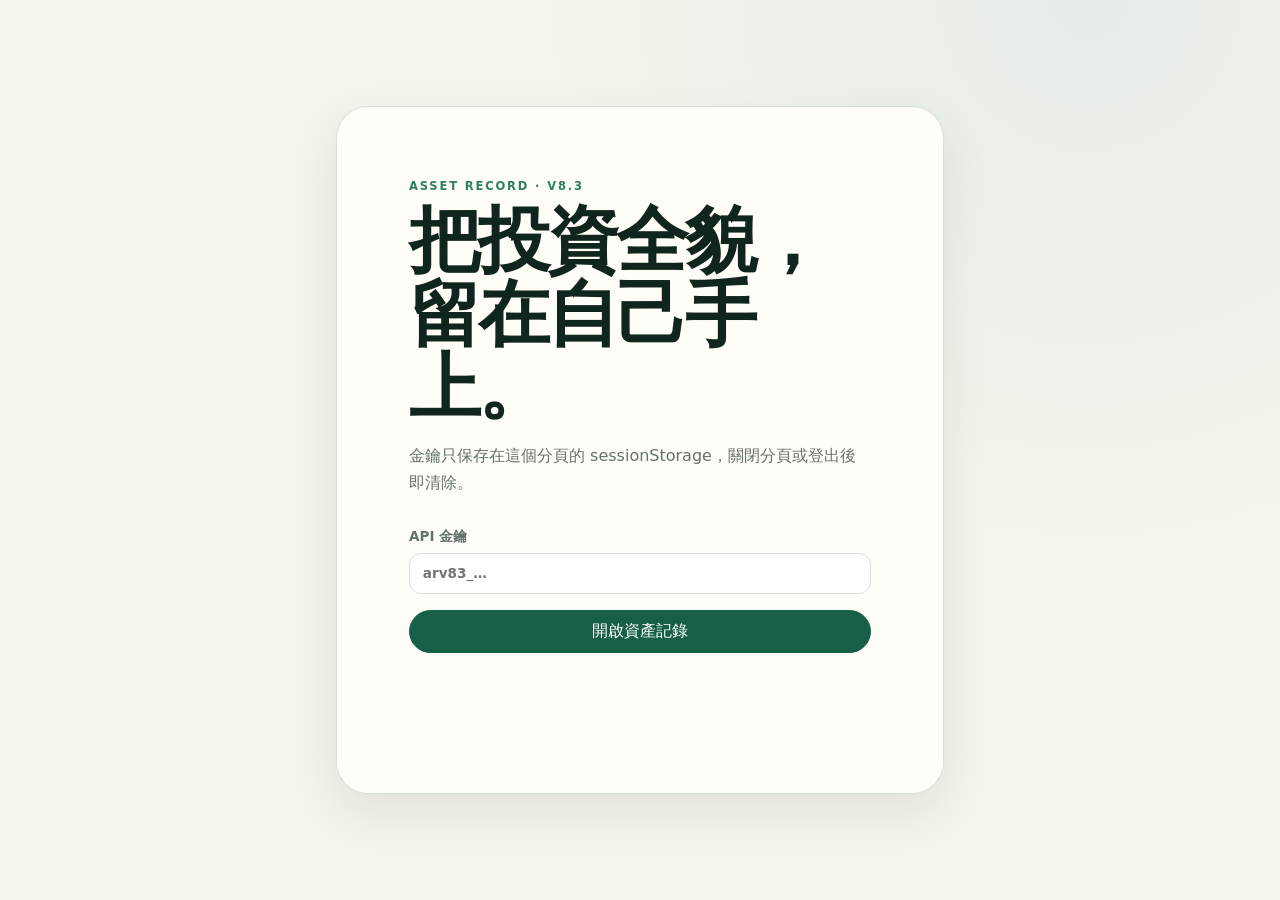
==== docs/index.html @ d89e0a6f "feat: add asset record v8.3 web interface" ====
<!doctype html>
<html lang="zh-Hant">
<head>
  <meta charset="utf-8">
  <meta name="viewport" content="width=device-width,initial-scale=1">
  <meta name="color-scheme" content="light">
  <title>資產記錄</title>
  <link rel="stylesheet" href="styles.css">
</head>
<body>
  <noscript>此操作介面需要 JavaScript。</noscript>

  <main id="loginView" class="login-shell">
    <section class="login-card" aria-labelledby="loginTitle">
      <div class="eyebrow">ASSET RECORD · V8.3</div>
      <h1 id="loginTitle">把投資全貌，留在自己手上。</h1>
      <p>金鑰只保存在這個分頁的 sessionStorage，關閉分頁或登出後即清除。</p>
      <form id="loginForm" class="stack">
        <label>API 金鑰
          <input id="apiKey" name="apiKey" type="password" autocomplete="off" required placeholder="arv83_…">
        </label>
        <button class="primary" type="submit">開啟資產記錄</button>
        <p id="loginError" class="form-error" role="alert"></p>
      </form>
    </section>
  </main>

  <div id="appView" class="app-shell" hidden>
    <header class="topbar">
      <div>
        <div class="eyebrow">ASSET RECORD</div>
        <strong>資產記錄</strong>
      </div>
      <div class="top-actions">
        <span id="syncState" class="status-pill">準備就緒</span>
        <button id="logoutButton" class="ghost" type="button">登出</button>
      </div>
    </header>

    <div id="recalcWarning" class="warning" role="status" hidden>資料已變更，等待每日 07:30 排程重算。現在仍可查閱既有資料。</div>
    <div id="globalError" class="global-error" role="alert" hidden></div>

    <nav class="view-tabs" aria-label="主要功能">
      <button type="button" data-view="overview" class="active">總覽</button>
      <button type="button" data-view="performance">標的績效</button>
      <button type="button" data-view="assets">標的</button>
      <button type="button" data-view="transactions">交易</button>
      <button type="button" data-view="cashflows">外部出入金</button>
      <button type="button" data-view="jobs">工作狀態</button>
    </nav>

    <main class="content">
      <section id="view-overview" class="view active-view" aria-labelledby="overviewTitle">
        <div class="section-head">
          <div><p class="eyebrow">PORTFOLIO</p><h1 id="overviewTitle">投資總覽</h1></div>
          <button type="button" class="ghost refresh-view">更新畫面</button>
        </div>
        <div id="metricCards" class="metric-grid"></div>
        <div class="panel-grid">
          <article class="panel">
            <div class="panel-title"><h2>資產配置</h2><span>依最新完整資料</span></div>
            <div id="allocationList" class="allocation"></div>
          </article>
          <article class="panel trend-panel">
            <div class="panel-title"><h2>近六個月趨勢</h2><span>淨資產／外部淨投入</span></div>
            <svg id="trendChart" viewBox="0 0 760 300" role="img" aria-label="淨資產與外部淨投入趨勢"></svg>
          </article>
        </div>
        <p id="overviewMeta" class="muted"></p>
      </section>

      <section id="view-performance" class="view" aria-labelledby="performanceTitle" hidden>
        <div class="section-head"><div><p class="eyebrow">PERFORMANCE</p><h1 id="performanceTitle">標的績效</h1></div><button type="button" class="ghost refresh-view">更新</button></div>
        <form id="performanceFilters" class="filters">
          <input name="query" type="search" placeholder="搜尋代號或名稱">
          <input name="category" placeholder="類別">
          <select name="status"><option value="all">全部狀態</option><option value="held">持有中</option><option value="closed">已出清</option></select>
          <button type="submit">套用</button>
        </form>
        <div id="performanceTable" class="table-wrap"></div><div id="performancePager" class="pager"></div>
      </section>

      <section id="view-assets" class="view" aria-labelledby="assetsTitle" hidden>
        <div class="section-head"><div><p class="eyebrow">MASTER DATA</p><h1 id="assetsTitle">投資標的</h1></div><button id="newAsset" class="primary" type="button">新增標的</button></div>
        <form id="assetFilters" class="filters">
          <input name="query" type="search" placeholder="搜尋代號、名稱或備註">
          <select name="type"><option value="">全部類型</option><option value="tw_stock">台股</option><option value="us_stock">美股</option><option value="fund">基金</option></select>
          <select name="enabled"><option value="all">全部</option><option value="true">啟用</option><option value="false">停用</option></select>
          <button type="submit">套用</button>
        </form>
        <div id="assetTable" class="table-wrap"></div><div id="assetPager" class="pager"></div>
      </section>

      <section id="view-transactions" class="view" aria-labelledby="transactionsTitle" hidden>
        <div class="section-head"><div><p class="eyebrow">LEDGER</p><h1 id="transactionsTitle">投資交易</h1></div><button id="newTransaction" class="primary" type="button">新增交易</button></div>
        <form id="transactionFilters" class="filters wide">
          <input name="query" type="search" placeholder="搜尋 ID、標的、銀行或備註">
          <input name="assetCode" placeholder="標的代號">
          <select name="type"><option value="">全部類型</option><option value="buy">買進</option><option value="sell">賣出</option><option value="dividend">現金股利</option><option value="stock_dividend">股票股利</option><option value="split">分割</option><option value="reverse_split">反向分割</option><option value="adjustment">現金調整</option></select>
          <input name="dateFrom" type="date" aria-label="起始日期"><input name="dateTo" type="date" aria-label="結束日期">
          <select name="deleted"><option value="active">有效資料</option><option value="deleted">已刪除</option><option value="all">全部</option></select>
          <button type="submit">套用</button>
        </form>
        <div id="transactionTable" class="table-wrap"></div><div id="transactionPager" class="pager"></div>
      </section>

      <section id="view-cashflows" class="view" aria-labelledby="cashflowsTitle" hidden>
        <div class="section-head"><div><p class="eyebrow">CASH FLOW</p><h1 id="cashflowsTitle">外部出入金</h1></div><button id="newCashFlow" class="primary" type="button">新增流水</button></div>
        <form id="cashFlowFilters" class="filters wide">
          <input name="query" type="search" placeholder="搜尋 ID 或備註">
          <select name="type"><option value="">全部類型</option><option value="入金">入金</option><option value="出金">出金</option></select>
          <select name="currency"><option value="">全部幣別</option><option>TWD</option><option>USD</option><option>JPY</option><option>EUR</option><option>GBP</option><option>CNY</option><option>HKD</option></select>
          <input name="dateFrom" type="date" aria-label="起始日期"><input name="dateTo" type="date" aria-label="結束日期">
          <select name="deleted"><option value="active">有效資料</option><option value="deleted">已刪除</option><option value="all">全部</option></select>
          <button type="submit">套用</button>
        </form>
        <div id="cashFlowTable" class="table-wrap"></div><div id="cashFlowPager" class="pager"></div>
      </section>

      <section id="view-jobs" class="view" aria-labelledby="jobsTitle" hidden>
        <div class="section-head"><div><p class="eyebrow">MAINTENANCE</p><h1 id="jobsTitle">工作狀態</h1></div><button type="button" class="ghost refresh-view">更新</button></div>
        <div id="jobCards" class="job-grid"></div>
        <div class="maintenance-actions">
          <button id="requestRebuild" class="primary" type="button">排入持倉重算</button>
          <button id="requestMarket" type="button">排入市場更新</button>
        </div>
        <p class="muted">維護要求只會排隊，統一由每日約 07:30 的唯一排程處理。</p>
      </section>
    </main>
  </div>

  <dialog id="editorDialog">
    <form id="editorForm" method="dialog" class="dialog-card">
      <div class="dialog-head"><h2 id="editorTitle">編輯</h2><button id="closeEditor" type="button" class="icon-button" aria-label="關閉">×</button></div>
      <div id="editorFields" class="form-grid"></div>
      <p id="editorError" class="form-error" role="alert"></p>
      <div class="dialog-actions"><button id="cancelEditor" type="button" class="ghost">取消</button><button id="saveEditor" type="submit" class="primary">儲存</button></div>
    </form>
  </dialog>

  <script src="config.js"></script>
  <script src="api-client.js"></script>
  <script src="app.js"></script>
</body>
</html>
---- docs/styles.css ----
:root {
  --ink: #10251d;
  --muted: #65736d;
  --paper: #f5f3ec;
  --panel: #fffdf8;
  --line: #d9ded8;
  --green: #175f46;
  --green-2: #2d8062;
  --mint: #dcebe3;
  --gold: #bd852c;
  --danger: #a13c34;
  --shadow: 0 18px 48px rgba(16, 37, 29, .08);
  font-family: Inter, "Noto Sans TC", system-ui, -apple-system, BlinkMacSystemFont, "Segoe UI", sans-serif;
  color: var(--ink);
  background: var(--paper);
}

* { box-sizing: border-box; }
body { margin: 0; min-height: 100vh; background: radial-gradient(circle at 85% 0, #e7eee8 0, transparent 34rem), var(--paper); }
button, input, select, textarea { font: inherit; }
button { border: 1px solid var(--line); border-radius: 999px; padding: .65rem 1rem; color: var(--ink); background: #fff; cursor: pointer; }
button:hover { border-color: var(--green-2); }
button:disabled { opacity: .5; cursor: wait; }
.primary { color: #fff; border-color: var(--green); background: var(--green); }
.primary:hover { background: #0e4c37; }
.ghost { background: transparent; }
.eyebrow { color: var(--green-2); font-size: .72rem; font-weight: 800; letter-spacing: .16em; }
.muted { color: var(--muted); font-size: .88rem; }
.form-error, .global-error { color: var(--danger); min-height: 1.25rem; }

.login-shell { min-height: 100vh; display: grid; place-items: center; padding: 1.25rem; }
.login-card { width: min(38rem, 100%); padding: clamp(2rem, 7vw, 4.5rem); border: 1px solid rgba(23, 95, 70, .18); border-radius: 2rem; background: rgba(255, 253, 248, .94); box-shadow: var(--shadow); }
.login-card h1 { margin: .8rem 0 1rem; font-family: Georgia, "Noto Serif TC", serif; font-size: clamp(2.4rem, 8vw, 4.5rem); line-height: 1.02; letter-spacing: -.04em; }
.login-card p { color: var(--muted); line-height: 1.7; }
.stack { display: grid; gap: 1rem; margin-top: 2rem; }
label { display: grid; gap: .4rem; color: var(--muted); font-size: .85rem; font-weight: 650; }
input, select, textarea { width: 100%; min-width: 0; border: 1px solid var(--line); border-radius: .75rem; padding: .72rem .8rem; color: var(--ink); background: #fff; }
input:focus, select:focus, textarea:focus { outline: 3px solid rgba(45, 128, 98, .16); border-color: var(--green-2); }

.app-shell { min-height: 100vh; }
.topbar { position: sticky; top: 0; z-index: 10; min-height: 4.75rem; display: flex; justify-content: space-between; align-items: center; padding: .8rem clamp(1rem, 4vw, 3rem); border-bottom: 1px solid rgba(217, 222, 216, .9); backdrop-filter: blur(14px); background: rgba(245, 243, 236, .88); }
.topbar strong { font-family: Georgia, "Noto Serif TC", serif; font-size: 1.35rem; }
.top-actions { display: flex; align-items: center; gap: .75rem; }
.status-pill { padding: .35rem .65rem; border-radius: 999px; color: var(--green); background: var(--mint); font-size: .78rem; }
.warning, .global-error { margin: 1rem clamp(1rem, 4vw, 3rem) 0; padding: .85rem 1rem; border-radius: .8rem; }
.warning { border: 1px solid #dec28d; background: #fff4d9; color: #6a4a14; }
.global-error { border: 1px solid #e8b1ad; background: #fff0ef; }
.view-tabs { display: flex; gap: .35rem; padding: 1rem clamp(1rem, 4vw, 3rem) 0; overflow-x: auto; }
.view-tabs button { flex: 0 0 auto; background: transparent; }
.view-tabs button.active { color: #fff; background: var(--ink); border-color: var(--ink); }
.content { width: min(1500px, 100%); margin: auto; padding: 1.2rem clamp(1rem, 4vw, 3rem) 4rem; }
.view { animation: enter .18s ease-out; }
@keyframes enter { from { opacity: 0; transform: translateY(5px); } }
.section-head { display: flex; align-items: end; justify-content: space-between; gap: 1rem; margin: 1rem 0 1.2rem; }
.section-head h1 { margin: .25rem 0 0; font-family: Georgia, "Noto Serif TC", serif; font-size: clamp(2rem, 5vw, 3.5rem); letter-spacing: -.035em; }

.metric-grid { display: grid; grid-template-columns: repeat(4, minmax(0, 1fr)); gap: .8rem; }
.metric-card { min-height: 9rem; display: flex; flex-direction: column; justify-content: space-between; padding: 1.1rem; border: 1px solid var(--line); border-radius: 1.1rem; background: var(--panel); box-shadow: 0 8px 28px rgba(16, 37, 29, .04); }
.metric-card .label { color: var(--muted); font-size: .82rem; }
.metric-card strong { font-family: Georgia, "Noto Serif TC", serif; font-size: clamp(1.35rem, 3vw, 2.2rem); }
.panel-grid { display: grid; grid-template-columns: minmax(18rem, .72fr) minmax(0, 1.6fr); gap: .8rem; margin-top: .8rem; }
.panel { padding: 1rem; border: 1px solid var(--line); border-radius: 1.1rem; background: var(--panel); }
.panel-title { display: flex; justify-content: space-between; gap: 1rem; align-items: baseline; }
.panel-title h2 { margin: 0; font-size: 1.05rem; }
.panel-title span { color: var(--muted); font-size: .75rem; }
.allocation { display: grid; gap: .85rem; margin-top: 1.4rem; }
.allocation-row { display: grid; grid-template-columns: 5rem 1fr auto; gap: .65rem; align-items: center; font-size: .84rem; }
.allocation-track { height: .55rem; overflow: hidden; border-radius: 999px; background: #e8ebe7; }
.allocation-fill { height: 100%; border-radius: inherit; background: var(--green-2); }
.trend-panel svg { width: 100%; min-height: 260px; overflow: visible; }
.chart-grid { stroke: #dfe4df; stroke-width: 1; }
.chart-net { fill: none; stroke: var(--green); stroke-width: 4; }
.chart-contribution { fill: none; stroke: var(--gold); stroke-width: 3; stroke-dasharray: 8 7; }
.chart-label { fill: var(--muted); font-size: 11px; }

.filters { display: grid; grid-template-columns: minmax(12rem, 1.5fr) repeat(2, minmax(9rem, .7fr)) auto; gap: .6rem; margin-bottom: 1rem; }
.filters.wide { grid-template-columns: minmax(12rem, 1.4fr) repeat(5, minmax(8rem, .65fr)) auto; }
.table-wrap { overflow: auto; border: 1px solid var(--line); border-radius: 1rem; background: var(--panel); }
table { width: 100%; border-collapse: collapse; white-space: nowrap; }
th, td { padding: .8rem .75rem; border-bottom: 1px solid #e8ebe7; text-align: left; font-size: .84rem; }
th { position: sticky; top: 0; z-index: 1; color: var(--muted); background: #faf9f4; font-size: .73rem; letter-spacing: .04em; }
td.numeric { font-variant-numeric: tabular-nums; text-align: right; }
.row-actions { display: flex; gap: .35rem; }
.row-actions button { padding: .35rem .6rem; font-size: .75rem; }
.danger { color: var(--danger); }
.empty-state { padding: 3rem 1rem; color: var(--muted); text-align: center; }
.pager { min-height: 3.5rem; display: flex; justify-content: space-between; align-items: center; gap: 1rem; }
.pager div { display: flex; gap: .4rem; }

.job-grid { display: grid; grid-template-columns: repeat(3, minmax(0, 1fr)); gap: .8rem; }
.job-card { padding: 1.1rem; border: 1px solid var(--line); border-radius: 1rem; background: var(--panel); }
.job-card h2 { margin: 0 0 .8rem; font-size: 1rem; }
.job-card dl { display: grid; grid-template-columns: auto 1fr; gap: .5rem 1rem; margin: 0; font-size: .82rem; }
.job-card dt { color: var(--muted); }.job-card dd { margin: 0; text-align: right; overflow-wrap: anywhere; }
.maintenance-actions { display: flex; gap: .65rem; margin-top: 1rem; }

dialog { width: min(48rem, calc(100% - 2rem)); max-height: calc(100vh - 2rem); padding: 0; border: 0; border-radius: 1.2rem; box-shadow: var(--shadow); background: var(--panel); }
dialog::backdrop { background: rgba(9, 25, 18, .48); backdrop-filter: blur(3px); }
.dialog-card { padding: 1.1rem; overflow: auto; }
.dialog-head { display: flex; justify-content: space-between; align-items: center; }
.dialog-head h2 { margin: 0; font-family: Georgia, "Noto Serif TC", serif; font-size: 1.8rem; }
.icon-button { width: 2.4rem; height: 2.4rem; padding: 0; font-size: 1.5rem; }
.form-grid { display: grid; grid-template-columns: repeat(2, minmax(0, 1fr)); gap: .8rem; margin: 1rem 0; }
.form-grid .full { grid-column: 1 / -1; }
.checkbox-field { display: flex; align-items: center; gap: .55rem; align-self: end; min-height: 2.8rem; }
.checkbox-field input { width: auto; }
.dialog-actions { display: flex; justify-content: flex-end; gap: .6rem; }

@media (max-width: 1050px) {
  .metric-grid { grid-template-columns: repeat(2, minmax(0, 1fr)); }
  .panel-grid { grid-template-columns: 1fr; }
  .filters, .filters.wide { grid-template-columns: repeat(3, minmax(0, 1fr)); }
  .job-grid { grid-template-columns: 1fr; }
}
@media (max-width: 650px) {
  .topbar { position: static; }.status-pill { display: none; }
  .content { padding-top: .5rem; }.section-head { align-items: center; }
  .section-head h1 { font-size: 2.15rem; }
  .metric-grid { grid-template-columns: 1fr; }
  .metric-card { min-height: 7.5rem; }
  .filters, .filters.wide { grid-template-columns: 1fr 1fr; }
  .filters > :first-child { grid-column: 1 / -1; }
  .form-grid { grid-template-columns: 1fr; }.form-grid .full { grid-column: auto; }
  .maintenance-actions { flex-direction: column; }
}
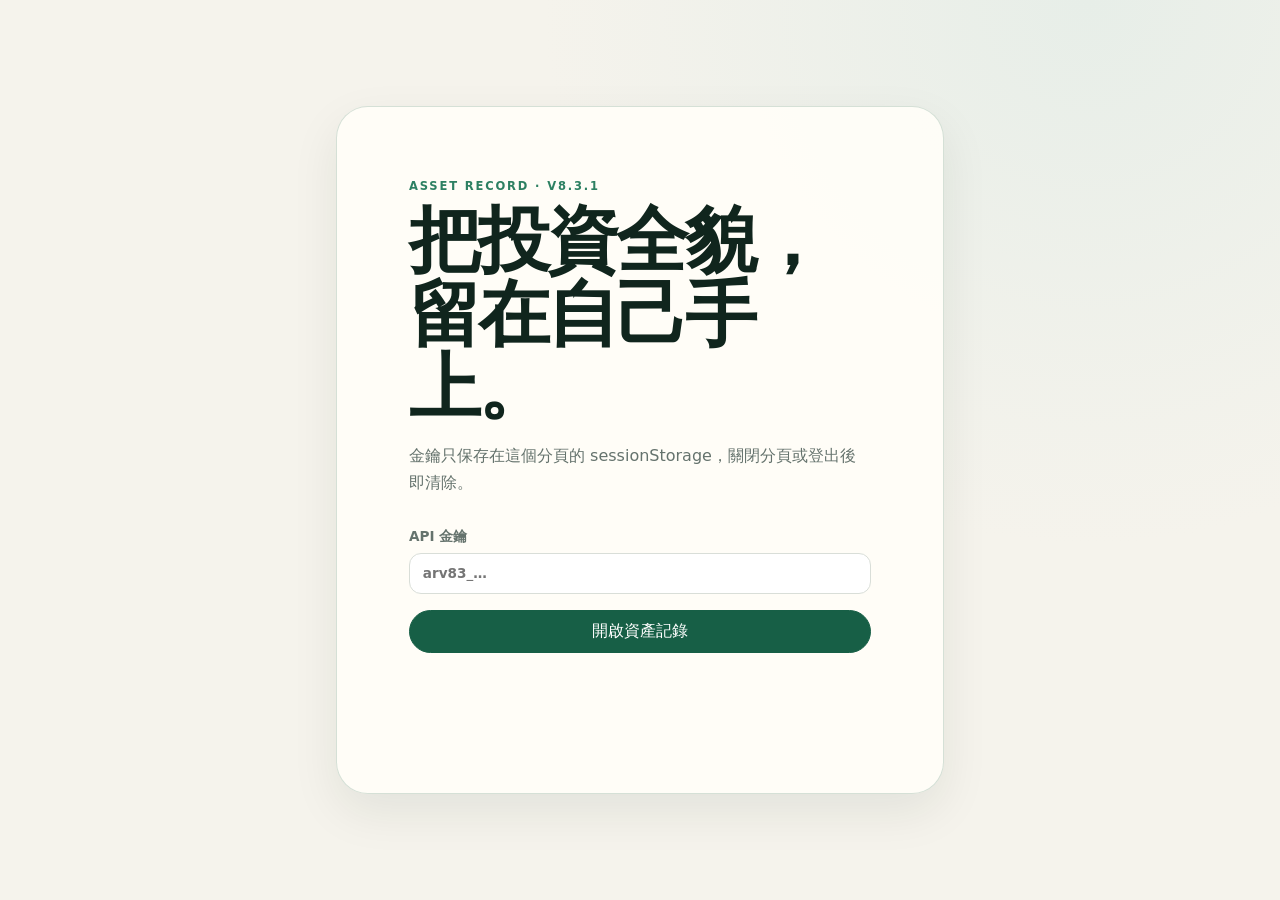
==== commit 5fa7037a: "fix v8.3.1 performance formatting" ====
--- a/docs/index.html
+++ b/docs/index.html
@@ -12,7 +12,7 @@
 
   <main id="loginView" class="login-shell">
     <section class="login-card" aria-labelledby="loginTitle">
-      <div class="eyebrow">ASSET RECORD · V8.3</div>
+      <div class="eyebrow">ASSET RECORD · V8.3.1</div>
       <h1 id="loginTitle">把投資全貌，留在自己手上。</h1>
       <p>金鑰只保存在這個分頁的 sessionStorage，關閉分頁或登出後即清除。</p>
       <form id="loginForm" class="stack">
@@ -140,6 +140,7 @@
 
   <script src="config.js"></script>
   <script src="api-client.js"></script>
+  <script src="ui-format.js"></script>
   <script src="app.js"></script>
 </body>
 </html>
--- a/docs/styles.css
+++ b/docs/styles.css
@@ -80,6 +80,7 @@
 th, td { padding: .8rem .75rem; border-bottom: 1px solid #e8ebe7; text-align: left; font-size: .84rem; }
 th { position: sticky; top: 0; z-index: 1; color: var(--muted); background: #faf9f4; font-size: .73rem; letter-spacing: .04em; }
 td.numeric { font-variant-numeric: tabular-nums; text-align: right; }
+#performanceTable th, #performanceTable td { text-align: center; }
 .row-actions { display: flex; gap: .35rem; }
 .row-actions button { padding: .35rem .6rem; font-size: .75rem; }
 .danger { color: var(--danger); }
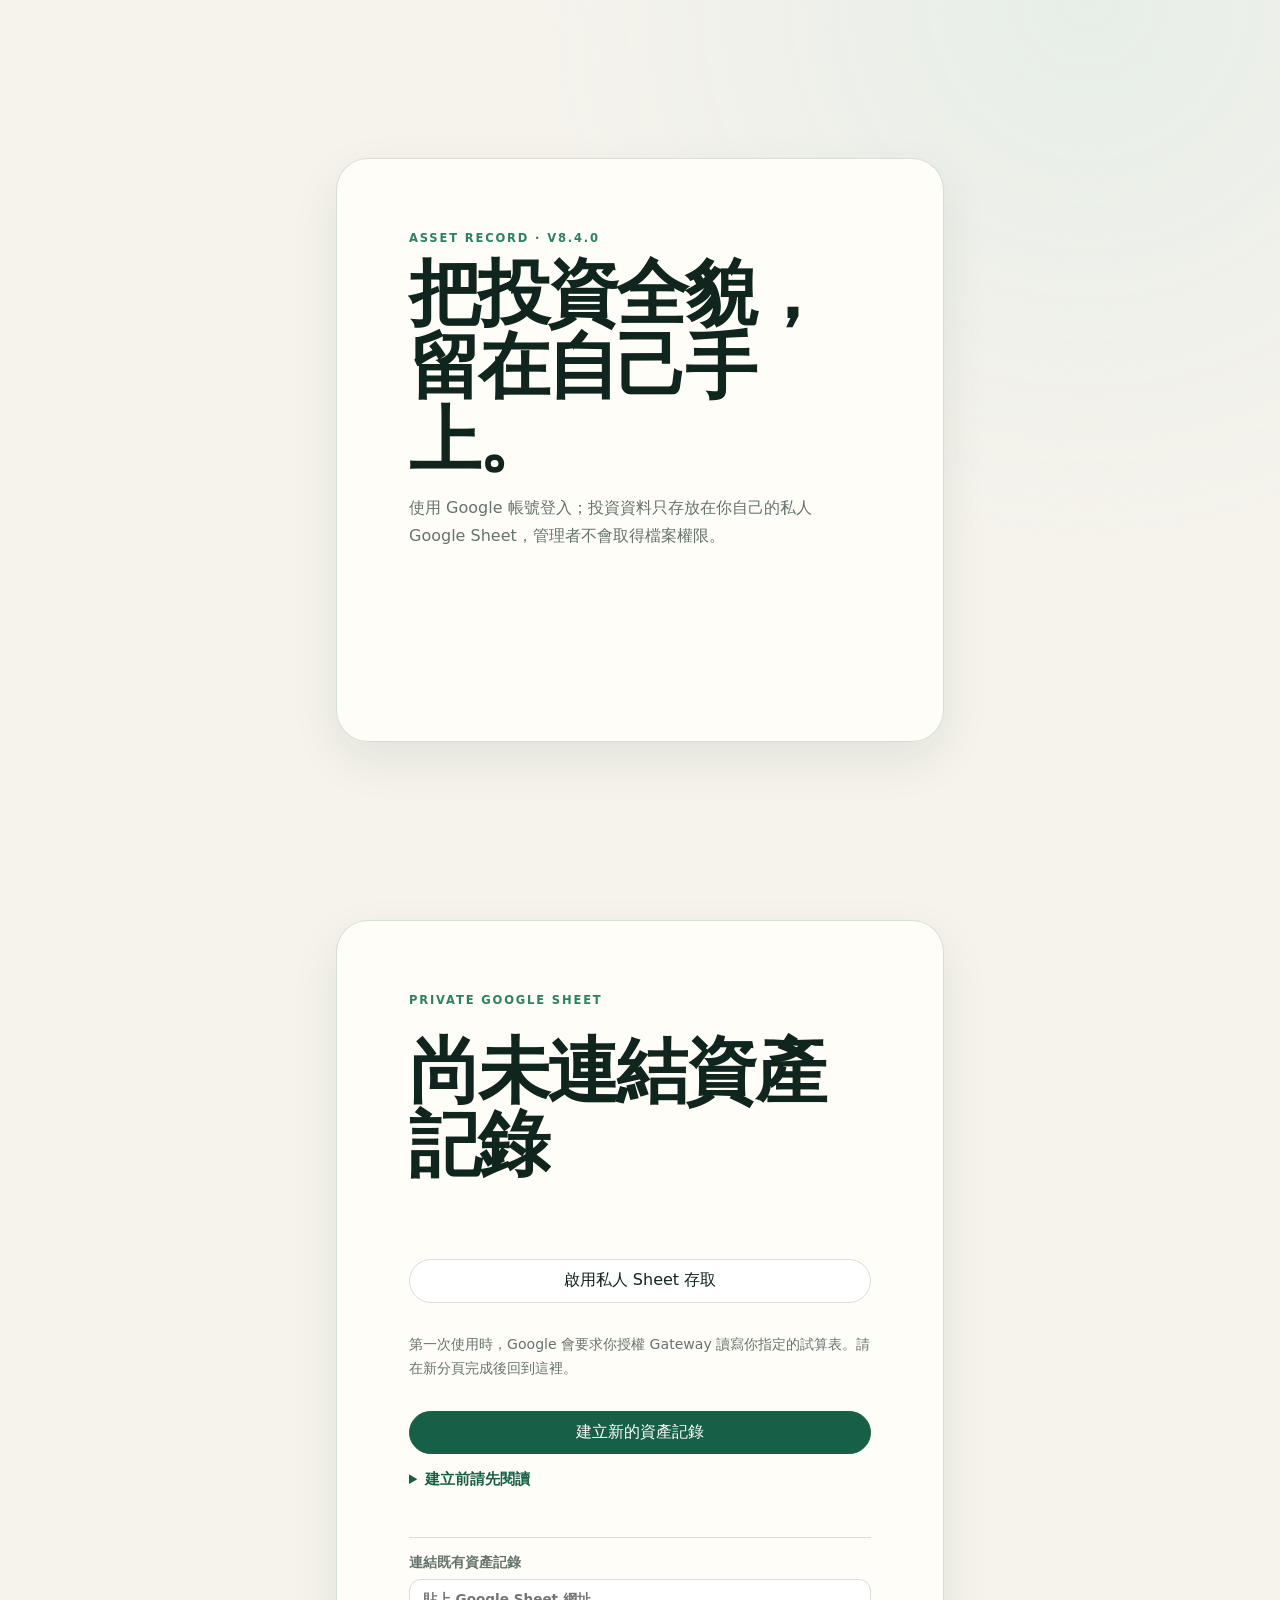
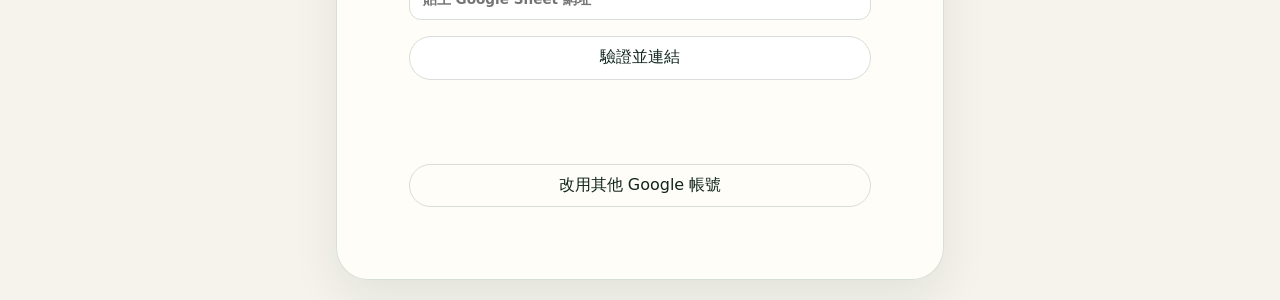
==== commit ea2dbae4: "feat: implement v8.4 private-sheet phase one" ====
--- a/docs/index.html
+++ b/docs/index.html
@@ -12,16 +12,31 @@
 
   <main id="loginView" class="login-shell">
     <section class="login-card" aria-labelledby="loginTitle">
-      <div class="eyebrow">ASSET RECORD · V8.3.1</div>
+      <div class="eyebrow">ASSET RECORD · V8.4.0</div>
       <h1 id="loginTitle">把投資全貌，留在自己手上。</h1>
-      <p>金鑰只保存在這個分頁的 sessionStorage，關閉分頁或登出後即清除。</p>
-      <form id="loginForm" class="stack">
-        <label>API 金鑰
-          <input id="apiKey" name="apiKey" type="password" autocomplete="off" required placeholder="arv83_…">
+      <p>使用 Google 帳號登入；投資資料只存放在你自己的私人 Google Sheet，管理者不會取得檔案權限。</p>
+      <div id="googleSignInButton" class="google-sign-in" aria-label="使用 Google 帳號登入"></div>
+      <p id="loginError" class="form-error" role="alert"></p>
+    </section>
+  </main>
+
+  <main id="connectionView" class="login-shell" hidden>
+    <section class="login-card connection-card" aria-labelledby="connectionTitle">
+      <div class="eyebrow">PRIVATE GOOGLE SHEET</div>
+      <h1 id="connectionTitle">尚未連結資產記錄</h1>
+      <p id="signedInAccount" class="muted"></p>
+      <button id="authorizeGatewayButton" type="button">啟用私人 Sheet 存取</button>
+      <p class="muted">第一次使用時，Google 會要求你授權 Gateway 讀寫你指定的試算表。請在新分頁完成後回到這裡。</p>
+      <button id="createSystemButton" class="primary" type="button">建立新的資產記錄</button>
+      <details class="privacy-note"><summary>建立前請先閱讀</summary><p>範本副本會建立在你自己的 Google Drive。建立後請在 Sheet 的「資產記錄」選單執行一次「首次建置」，再回來連結。</p></details>
+      <form id="connectForm" class="stack">
+        <label>連結既有資產記錄
+          <input id="spreadsheetUrl" type="url" inputmode="url" autocomplete="off" required placeholder="貼上 Google Sheet 網址">
         </label>
-        <button class="primary" type="submit">開啟資產記錄</button>
-        <p id="loginError" class="form-error" role="alert"></p>
+        <button type="submit">驗證並連結</button>
+        <p id="connectionError" class="form-error" role="alert"></p>
       </form>
+      <button id="connectionLogoutButton" class="ghost" type="button">改用其他 Google 帳號</button>
     </section>
   </main>
 
@@ -32,12 +47,14 @@
         <strong>資產記錄</strong>
       </div>
       <div class="top-actions">
+        <span id="profileName" class="profile-name"></span>
         <span id="syncState" class="status-pill">準備就緒</span>
+        <button id="disconnectButton" class="ghost" type="button">切換 Sheet</button>
         <button id="logoutButton" class="ghost" type="button">登出</button>
       </div>
     </header>
 
-    <div id="recalcWarning" class="warning" role="status" hidden>資料已變更，等待每日 07:30 排程重算。現在仍可查閱既有資料。</div>
+    <div id="recalcWarning" class="warning" role="status" hidden>資料已變更，等待每日約 18:30 排程重算。現在仍可查閱既有資料。</div>
     <div id="globalError" class="global-error" role="alert" hidden></div>
 
     <nav class="view-tabs" aria-label="主要功能">
@@ -109,7 +126,7 @@
         <form id="cashFlowFilters" class="filters wide">
           <input name="query" type="search" placeholder="搜尋 ID 或備註">
           <select name="type"><option value="">全部類型</option><option value="入金">入金</option><option value="出金">出金</option></select>
-          <select name="currency"><option value="">全部幣別</option><option>TWD</option><option>USD</option><option>JPY</option><option>EUR</option><option>GBP</option><option>CNY</option><option>HKD</option></select>
+          <select name="currency"><option value="">全部幣別</option><option>TWD</option><option>USD</option><option>JPY</option></select>
           <input name="dateFrom" type="date" aria-label="起始日期"><input name="dateTo" type="date" aria-label="結束日期">
           <select name="deleted"><option value="active">有效資料</option><option value="deleted">已刪除</option><option value="all">全部</option></select>
           <button type="submit">套用</button>
@@ -124,7 +141,7 @@
           <button id="requestRebuild" class="primary" type="button">排入持倉重算</button>
           <button id="requestMarket" type="button">排入市場更新</button>
         </div>
-        <p class="muted">維護要求只會排隊，統一由每日約 07:30 的唯一排程處理。</p>
+        <p class="muted">維護要求只會排隊，統一由每日約 18:30 的唯一排程處理。</p>
       </section>
     </main>
   </div>
@@ -138,8 +155,14 @@
     </form>
   </dialog>
 
+  <script src="https://accounts.google.com/gsi/client" async defer></script>
   <script src="config.js"></script>
-  <script src="api-client.js"></script>
+  <script src="src/auth/session-store.js"></script>
+  <script src="src/auth/google-auth.js"></script>
+  <script src="src/connection/sheet-connection.js"></script>
+  <script src="src/connection/template-flow.js"></script>
+  <script src="src/api/api-types.js"></script>
+  <script src="src/api/gateway-client.js"></script>
   <script src="ui-format.js"></script>
   <script src="app.js"></script>
 </body>
--- a/docs/styles.css
+++ b/docs/styles.css
@@ -29,9 +29,14 @@
 .form-error, .global-error { color: var(--danger); min-height: 1.25rem; }
 
 .login-shell { min-height: 100vh; display: grid; place-items: center; padding: 1.25rem; }
-.login-card { width: min(38rem, 100%); padding: clamp(2rem, 7vw, 4.5rem); border: 1px solid rgba(23, 95, 70, .18); border-radius: 2rem; background: rgba(255, 253, 248, .94); box-shadow: var(--shadow); }
+.login-card { width: min(38rem, calc(100vw - 2.5rem)); max-width: 100%; min-width: 0; padding: clamp(2rem, 7vw, 4.5rem); border: 1px solid rgba(23, 95, 70, .18); border-radius: 2rem; background: rgba(255, 253, 248, .94); box-shadow: var(--shadow); }
 .login-card h1 { margin: .8rem 0 1rem; font-family: Georgia, "Noto Serif TC", serif; font-size: clamp(2.4rem, 8vw, 4.5rem); line-height: 1.02; letter-spacing: -.04em; }
 .login-card p { color: var(--muted); line-height: 1.7; }
+.google-sign-in { min-height: 44px; display: flex; justify-content: center; margin-top: 1.5rem; }
+.connection-card { display: grid; gap: 1rem; }
+.connection-card .stack { padding-top: 1rem; border-top: 1px solid var(--line); }
+.privacy-note { color: var(--muted); font-size: .92rem; }
+.privacy-note summary { cursor: pointer; color: var(--green); font-weight: 700; }
 .stack { display: grid; gap: 1rem; margin-top: 2rem; }
 label { display: grid; gap: .4rem; color: var(--muted); font-size: .85rem; font-weight: 650; }
 input, select, textarea { width: 100%; min-width: 0; border: 1px solid var(--line); border-radius: .75rem; padding: .72rem .8rem; color: var(--ink); background: #fff; }
@@ -41,6 +46,7 @@
 .topbar { position: sticky; top: 0; z-index: 10; min-height: 4.75rem; display: flex; justify-content: space-between; align-items: center; padding: .8rem clamp(1rem, 4vw, 3rem); border-bottom: 1px solid rgba(217, 222, 216, .9); backdrop-filter: blur(14px); background: rgba(245, 243, 236, .88); }
 .topbar strong { font-family: Georgia, "Noto Serif TC", serif; font-size: 1.35rem; }
 .top-actions { display: flex; align-items: center; gap: .75rem; }
+.profile-name { color: var(--muted); font-size: .9rem; max-width: 14rem; overflow: hidden; text-overflow: ellipsis; white-space: nowrap; }
 .status-pill { padding: .35rem .65rem; border-radius: 999px; color: var(--green); background: var(--mint); font-size: .78rem; }
 .warning, .global-error { margin: 1rem clamp(1rem, 4vw, 3rem) 0; padding: .85rem 1rem; border-radius: .8rem; }
 .warning { border: 1px solid #dec28d; background: #fff4d9; color: #6a4a14; }
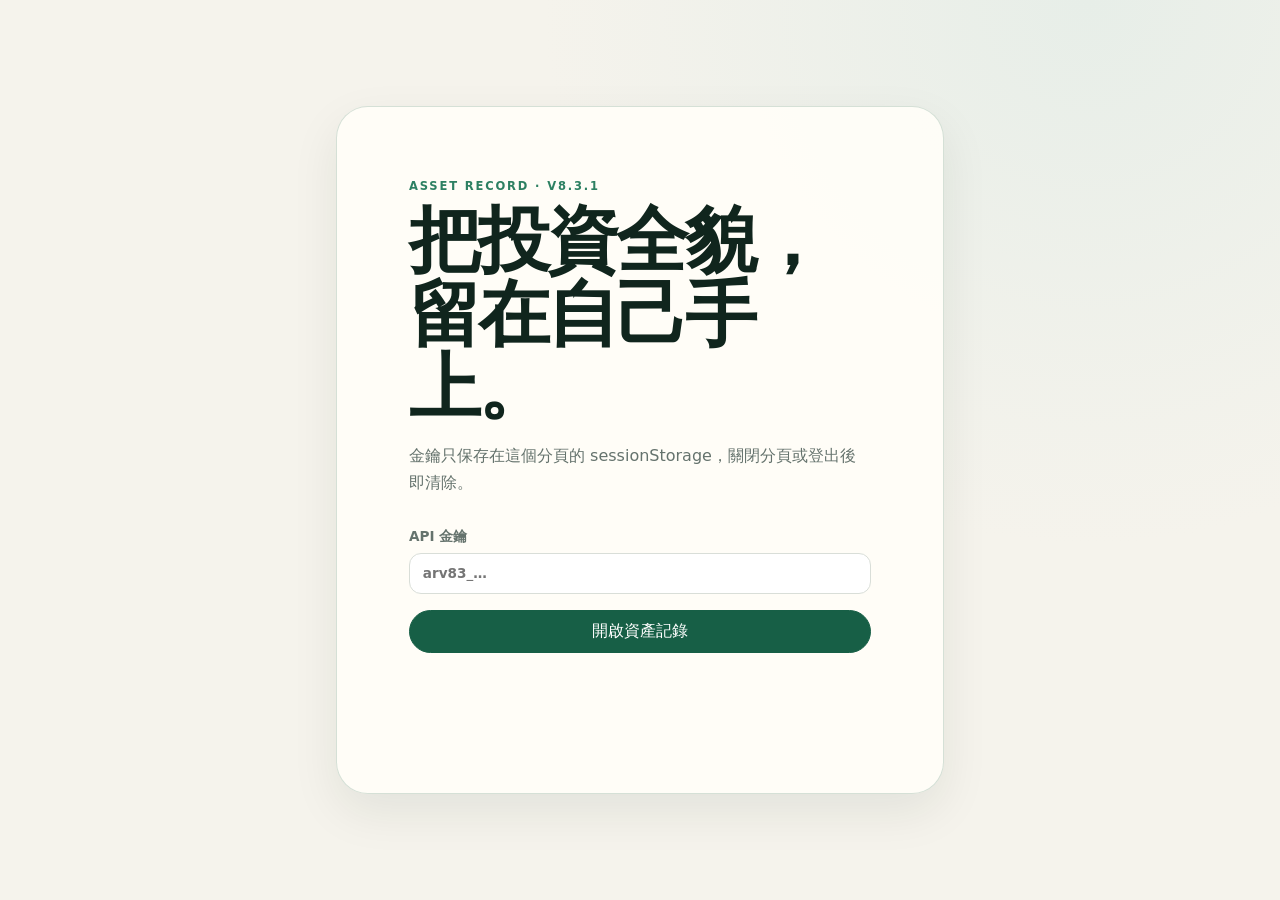
==== commit 58134b05: "Revert "feat: add v8.4 Google login and private Sheets (#1)" This reverts commit 56ab10a7b607b61a1a2" ====
--- a/docs/index.html
+++ b/docs/index.html
@@ -12,31 +12,16 @@
 
   <main id="loginView" class="login-shell">
     <section class="login-card" aria-labelledby="loginTitle">
-      <div class="eyebrow">ASSET RECORD · V8.4.0</div>
+      <div class="eyebrow">ASSET RECORD · V8.3.1</div>
       <h1 id="loginTitle">把投資全貌，留在自己手上。</h1>
-      <p>使用 Google 帳號登入；投資資料只存放在你自己的私人 Google Sheet，管理者不會取得檔案權限。</p>
-      <div id="googleSignInButton" class="google-sign-in" aria-label="使用 Google 帳號登入"></div>
-      <p id="loginError" class="form-error" role="alert"></p>
-    </section>
-  </main>
-
-  <main id="connectionView" class="login-shell" hidden>
-    <section class="login-card connection-card" aria-labelledby="connectionTitle">
-      <div class="eyebrow">PRIVATE GOOGLE SHEET</div>
-      <h1 id="connectionTitle">尚未連結資產記錄</h1>
-      <p id="signedInAccount" class="muted"></p>
-      <button id="authorizeGatewayButton" type="button">啟用私人 Sheet 存取</button>
-      <p class="muted">第一次使用時，Google 會要求你授權 Gateway 讀寫你指定的試算表。請在新分頁完成後回到這裡。</p>
-      <button id="createSystemButton" class="primary" type="button">建立新的資產記錄</button>
-      <details class="privacy-note"><summary>建立前請先閱讀</summary><p>範本副本會建立在你自己的 Google Drive。建立後請在 Sheet 的「資產記錄」選單執行一次「首次建置」，再回來連結。</p></details>
-      <form id="connectForm" class="stack">
-        <label>連結既有資產記錄
-          <input id="spreadsheetUrl" type="url" inputmode="url" autocomplete="off" required placeholder="貼上 Google Sheet 網址">
+      <p>金鑰只保存在這個分頁的 sessionStorage，關閉分頁或登出後即清除。</p>
+      <form id="loginForm" class="stack">
+        <label>API 金鑰
+          <input id="apiKey" name="apiKey" type="password" autocomplete="off" required placeholder="arv83_…">
         </label>
-        <button type="submit">驗證並連結</button>
-        <p id="connectionError" class="form-error" role="alert"></p>
+        <button class="primary" type="submit">開啟資產記錄</button>
+        <p id="loginError" class="form-error" role="alert"></p>
       </form>
-      <button id="connectionLogoutButton" class="ghost" type="button">改用其他 Google 帳號</button>
     </section>
   </main>
 
@@ -47,14 +32,12 @@
         <strong>資產記錄</strong>
       </div>
       <div class="top-actions">
-        <span id="profileName" class="profile-name"></span>
         <span id="syncState" class="status-pill">準備就緒</span>
-        <button id="disconnectButton" class="ghost" type="button">切換 Sheet</button>
         <button id="logoutButton" class="ghost" type="button">登出</button>
       </div>
     </header>
 
-    <div id="recalcWarning" class="warning" role="status" hidden>資料已變更，等待每日約 18:30 排程重算。現在仍可查閱既有資料。</div>
+    <div id="recalcWarning" class="warning" role="status" hidden>資料已變更，等待每日 07:30 排程重算。現在仍可查閱既有資料。</div>
     <div id="globalError" class="global-error" role="alert" hidden></div>
 
     <nav class="view-tabs" aria-label="主要功能">
@@ -126,7 +109,7 @@
         <form id="cashFlowFilters" class="filters wide">
           <input name="query" type="search" placeholder="搜尋 ID 或備註">
           <select name="type"><option value="">全部類型</option><option value="入金">入金</option><option value="出金">出金</option></select>
-          <select name="currency"><option value="">全部幣別</option><option>TWD</option><option>USD</option><option>JPY</option></select>
+          <select name="currency"><option value="">全部幣別</option><option>TWD</option><option>USD</option><option>JPY</option><option>EUR</option><option>GBP</option><option>CNY</option><option>HKD</option></select>
           <input name="dateFrom" type="date" aria-label="起始日期"><input name="dateTo" type="date" aria-label="結束日期">
           <select name="deleted"><option value="active">有效資料</option><option value="deleted">已刪除</option><option value="all">全部</option></select>
           <button type="submit">套用</button>
@@ -141,7 +124,7 @@
           <button id="requestRebuild" class="primary" type="button">排入持倉重算</button>
           <button id="requestMarket" type="button">排入市場更新</button>
         </div>
-        <p class="muted">維護要求只會排隊，統一由每日約 18:30 的唯一排程處理。</p>
+        <p class="muted">維護要求只會排隊，統一由每日約 07:30 的唯一排程處理。</p>
       </section>
     </main>
   </div>
@@ -155,14 +138,8 @@
     </form>
   </dialog>
 
-  <script src="https://accounts.google.com/gsi/client" async defer></script>
   <script src="config.js"></script>
-  <script src="src/auth/session-store.js"></script>
-  <script src="src/auth/google-auth.js"></script>
-  <script src="src/connection/sheet-connection.js"></script>
-  <script src="src/connection/template-flow.js"></script>
-  <script src="src/api/api-types.js"></script>
-  <script src="src/api/gateway-client.js"></script>
+  <script src="api-client.js"></script>
   <script src="ui-format.js"></script>
   <script src="app.js"></script>
 </body>
--- a/docs/styles.css
+++ b/docs/styles.css
@@ -29,14 +29,9 @@
 .form-error, .global-error { color: var(--danger); min-height: 1.25rem; }
 
 .login-shell { min-height: 100vh; display: grid; place-items: center; padding: 1.25rem; }
-.login-card { width: min(38rem, calc(100vw - 2.5rem)); max-width: 100%; min-width: 0; padding: clamp(2rem, 7vw, 4.5rem); border: 1px solid rgba(23, 95, 70, .18); border-radius: 2rem; background: rgba(255, 253, 248, .94); box-shadow: var(--shadow); }
+.login-card { width: min(38rem, 100%); padding: clamp(2rem, 7vw, 4.5rem); border: 1px solid rgba(23, 95, 70, .18); border-radius: 2rem; background: rgba(255, 253, 248, .94); box-shadow: var(--shadow); }
 .login-card h1 { margin: .8rem 0 1rem; font-family: Georgia, "Noto Serif TC", serif; font-size: clamp(2.4rem, 8vw, 4.5rem); line-height: 1.02; letter-spacing: -.04em; }
 .login-card p { color: var(--muted); line-height: 1.7; }
-.google-sign-in { min-height: 44px; display: flex; justify-content: center; margin-top: 1.5rem; }
-.connection-card { display: grid; gap: 1rem; }
-.connection-card .stack { padding-top: 1rem; border-top: 1px solid var(--line); }
-.privacy-note { color: var(--muted); font-size: .92rem; }
-.privacy-note summary { cursor: pointer; color: var(--green); font-weight: 700; }
 .stack { display: grid; gap: 1rem; margin-top: 2rem; }
 label { display: grid; gap: .4rem; color: var(--muted); font-size: .85rem; font-weight: 650; }
 input, select, textarea { width: 100%; min-width: 0; border: 1px solid var(--line); border-radius: .75rem; padding: .72rem .8rem; color: var(--ink); background: #fff; }
@@ -46,7 +41,6 @@
 .topbar { position: sticky; top: 0; z-index: 10; min-height: 4.75rem; display: flex; justify-content: space-between; align-items: center; padding: .8rem clamp(1rem, 4vw, 3rem); border-bottom: 1px solid rgba(217, 222, 216, .9); backdrop-filter: blur(14px); background: rgba(245, 243, 236, .88); }
 .topbar strong { font-family: Georgia, "Noto Serif TC", serif; font-size: 1.35rem; }
 .top-actions { display: flex; align-items: center; gap: .75rem; }
-.profile-name { color: var(--muted); font-size: .9rem; max-width: 14rem; overflow: hidden; text-overflow: ellipsis; white-space: nowrap; }
 .status-pill { padding: .35rem .65rem; border-radius: 999px; color: var(--green); background: var(--mint); font-size: .78rem; }
 .warning, .global-error { margin: 1rem clamp(1rem, 4vw, 3rem) 0; padding: .85rem 1rem; border-radius: .8rem; }
 .warning { border: 1px solid #dec28d; background: #fff4d9; color: #6a4a14; }
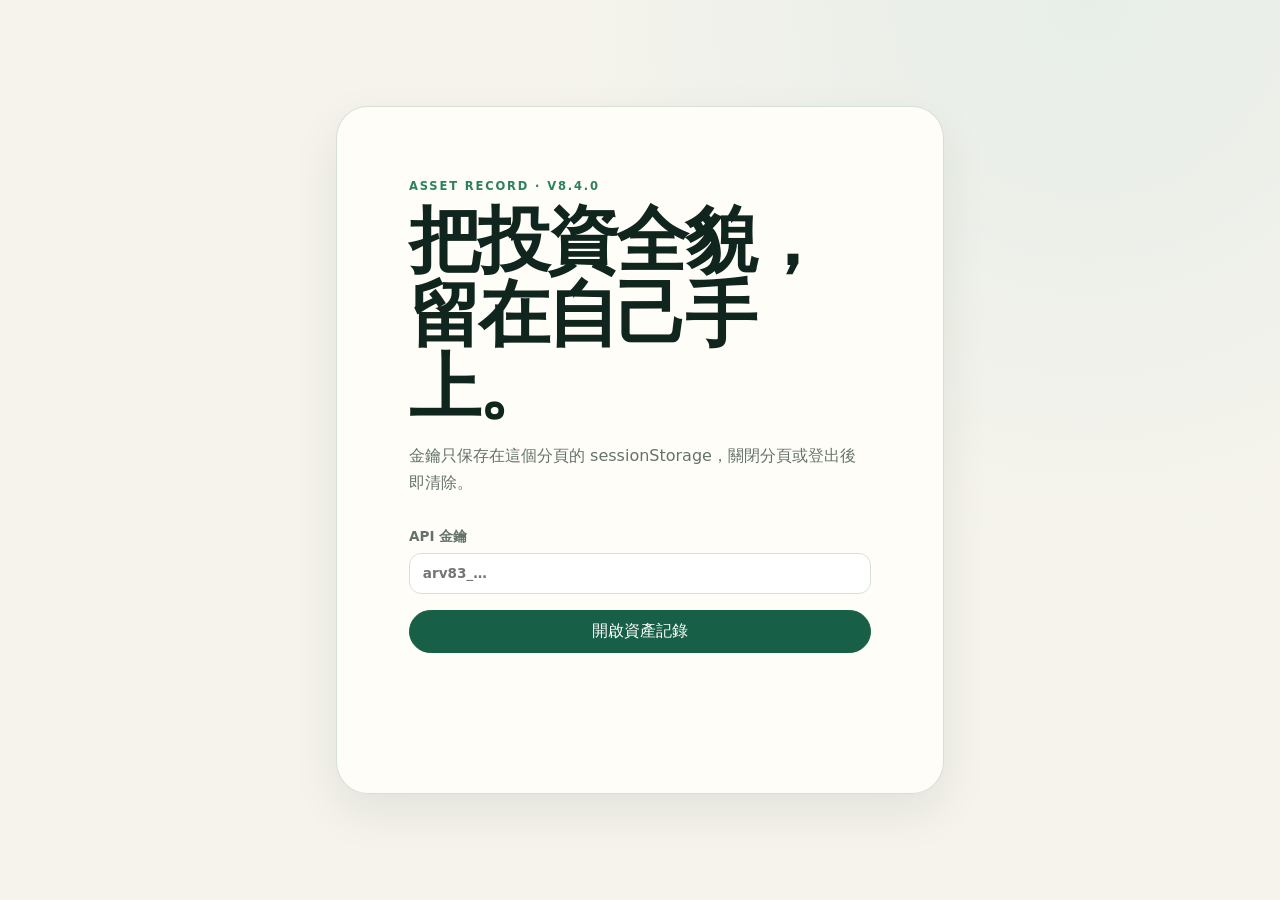
==== commit d64c5bbf: "feat: add v8.4 backup and restore wizards" ====
--- a/docs/index.html
+++ b/docs/index.html
@@ -4,15 +4,16 @@
   <meta charset="utf-8">
   <meta name="viewport" content="width=device-width,initial-scale=1">
   <meta name="color-scheme" content="light">
-  <title>資產記錄</title>
+  <title>資產記錄 v8.4.0</title>
   <link rel="stylesheet" href="styles.css">
+  <link rel="stylesheet" href="backup-restore/backup-restore.css">
 </head>
 <body>
   <noscript>此操作介面需要 JavaScript。</noscript>
 
   <main id="loginView" class="login-shell">
     <section class="login-card" aria-labelledby="loginTitle">
-      <div class="eyebrow">ASSET RECORD · V8.3.1</div>
+      <div class="eyebrow">ASSET RECORD · V8.4.0</div>
       <h1 id="loginTitle">把投資全貌，留在自己手上。</h1>
       <p>金鑰只保存在這個分頁的 sessionStorage，關閉分頁或登出後即清除。</p>
       <form id="loginForm" class="stack">
@@ -47,6 +48,7 @@
       <button type="button" data-view="transactions">交易</button>
       <button type="button" data-view="cashflows">外部出入金</button>
       <button type="button" data-view="jobs">工作狀態</button>
+      <button type="button" data-view="backup">備份與還原</button>
     </nav>
 
     <main class="content">
@@ -126,6 +128,30 @@
         </div>
         <p class="muted">維護要求只會排隊，統一由每日約 07:30 的唯一排程處理。</p>
       </section>
+
+      <section id="view-backup" class="view backup-page" aria-labelledby="backupTitle" hidden>
+        <div class="section-head">
+          <div><p class="eyebrow">SYSTEM SETTINGS</p><h1 id="backupTitle">備份與還原</h1></div>
+          <div class="section-actions">
+            <button id="restoreData" class="ghost" type="button">還原資料</button>
+            <button id="newBackup" class="primary" type="button">建立新備份</button>
+          </div>
+        </div>
+        <p class="muted">完整備份會複製目前 Google Sheet，但不會切換正式檔案或 API 連線。</p>
+        <div id="backupOverview" class="backup-overview" aria-live="polite"></div>
+        <div id="restoreRecovery" class="restore-recovery" aria-live="assertive" hidden></div>
+        <article class="panel backup-list-panel">
+          <div class="panel-title backup-list-head">
+            <div><h2>備份清單</h2><span>預設只顯示已驗證且可用的備份</span></div>
+            <div class="backup-list-actions">
+              <label class="inline-check"><input id="showInvalidBackups" type="checkbox"> 顯示無效備份</label>
+              <button id="addLegacyBackup" class="ghost" type="button">加入其他備份檔</button>
+              <button id="refreshBackups" class="ghost" type="button">更新清單</button>
+            </div>
+          </div>
+          <div id="backupTable" class="table-wrap backup-table"></div>
+        </article>
+      </section>
     </main>
   </div>
 
@@ -138,9 +164,47 @@
     </form>
   </dialog>
 
+  <dialog id="backupWizardDialog" class="wizard-dialog">
+    <form id="backupWizardForm" method="dialog" class="dialog-card wizard-card">
+      <div class="dialog-head">
+        <div><p id="backupWizardStep" class="eyebrow">步驟 1 / 5</p><h2 id="backupWizardTitle">目前狀態</h2></div>
+        <button id="closeBackupWizard" type="button" class="icon-button" aria-label="關閉">×</button>
+      </div>
+      <div id="backupWizardBody" class="wizard-body" aria-live="polite"></div>
+      <p id="backupWizardError" class="form-error" role="alert"></p>
+      <div id="backupWizardActions" class="dialog-actions"></div>
+    </form>
+  </dialog>
+
+  <dialog id="restoreWizardDialog" class="wizard-dialog restore-wizard-dialog">
+    <form id="restoreWizardForm" method="dialog" class="dialog-card wizard-card">
+      <div class="dialog-head">
+        <div><p id="restoreWizardStep" class="eyebrow">步驟 1 / 6</p><h2 id="restoreWizardTitle">選擇備份</h2></div>
+        <button id="closeRestoreWizard" type="button" class="icon-button" aria-label="關閉">×</button>
+      </div>
+      <div id="restoreWizardBody" class="wizard-body" aria-live="polite"></div>
+      <p id="restoreWizardError" class="form-error" role="alert"></p>
+      <div id="restoreWizardActions" class="dialog-actions"></div>
+    </form>
+  </dialog>
+
+  <dialog id="legacyBackupDialog">
+    <form id="legacyBackupForm" class="dialog-card">
+      <div class="dialog-head"><h2>加入其他備份檔</h2><button id="closeLegacyBackup" type="button" class="icon-button" aria-label="關閉">×</button></div>
+      <p class="muted">貼上舊版 Google Sheet 備份網址。系統只會讀取、檢查並登記，不會修改該檔案。</p>
+      <label class="reauth-field">Google Sheet 網址<input id="legacyBackupUrl" type="url" required placeholder="https://docs.google.com/spreadsheets/d/…/edit" autocomplete="off"></label>
+      <p id="legacyBackupError" class="form-error" role="alert"></p>
+      <div class="dialog-actions"><button id="cancelLegacyBackup" type="button" class="ghost">取消</button><button id="saveLegacyBackup" type="submit" class="primary">檢查並加入</button></div>
+    </form>
+  </dialog>
+
   <script src="config.js"></script>
   <script src="api-client.js"></script>
   <script src="ui-format.js"></script>
+  <script src="backup-restore/backup-restore-api.js"></script>
+  <script src="backup-restore/backup-wizard.js"></script>
+  <script src="backup-restore/restore-wizard.js"></script>
+  <script src="backup-restore/backup-restore-page.js"></script>
   <script src="app.js"></script>
 </body>
 </html>
--- a/docs/styles.css
+++ b/docs/styles.css
@@ -16,6 +16,7 @@
 }
 
 * { box-sizing: border-box; }
+[hidden] { display: none !important; }
 body { margin: 0; min-height: 100vh; background: radial-gradient(circle at 85% 0, #e7eee8 0, transparent 34rem), var(--paper); }
 button, input, select, textarea { font: inherit; }
 button { border: 1px solid var(--line); border-radius: 999px; padding: .65rem 1rem; color: var(--ink); background: #fff; cursor: pointer; }
--- a/docs/backup-restore/backup-restore.css
+++ b/docs/backup-restore/backup-restore.css
@@ -0,0 +1,70 @@
+.backup-overview { display: grid; grid-template-columns: repeat(4, minmax(0, 1fr)); gap: .7rem; margin: 1.25rem 0; }
+.backup-stat { min-height: 6.5rem; display: flex; flex-direction: column; justify-content: space-between; padding: 1rem; border: 1px solid var(--line); border-radius: 1rem; background: var(--panel); }
+.backup-stat span { color: var(--muted); font-size: .78rem; }
+.backup-stat strong { font-family: Georgia, "Noto Serif TC", serif; font-size: 1.25rem; }
+.backup-list-panel { padding: 0; overflow: hidden; }
+.backup-list-head { padding: 1rem; }
+.backup-list-actions { display: flex; align-items: center; gap: .65rem; }
+.inline-check { display: flex; grid-template-columns: auto 1fr; align-items: center; gap: .4rem; }
+.inline-check input { width: auto; }
+.backup-table { border-width: 1px 0 0; border-radius: 0; }
+.button-link { display: inline-block; padding: .35rem .65rem; border: 1px solid var(--line); border-radius: 999px; color: var(--ink); text-decoration: none; }
+.status-good { color: var(--green); font-weight: 700; }
+.status-bad { color: var(--danger); font-weight: 700; }
+.section-actions, .restore-recovery-actions { display: flex; align-items: center; gap: .6rem; }
+.row-actions .button-link { background: transparent; font: inherit; cursor: pointer; }
+.restore-recovery { display: flex; align-items: center; justify-content: space-between; gap: 1rem; margin: 0 0 1rem; padding: 1rem; border: 1px solid #d58a36; border-radius: 1rem; background: #fff7e9; }
+.restore-recovery p { margin: .3rem 0 0; color: var(--muted); }
+.danger-button { border-color: var(--danger); background: var(--danger); color: #fff; }
+.wizard-dialog { width: min(46rem, calc(100% - 2rem)); max-height: calc(100vh - 2rem); overflow: auto; }
+.wizard-card { min-height: 32rem; display: flex; flex-direction: column; }
+.wizard-body { flex: 1; padding: 1.25rem 0; }
+.wizard-summary { display: grid; grid-template-columns: minmax(10rem, .8fr) 1.4fr; gap: .7rem 1rem; margin: 0; }
+.wizard-summary dt { color: var(--muted); }
+.wizard-summary dd { margin: 0; font-weight: 700; overflow-wrap: anywhere; }
+.reason-list { display: grid; gap: .6rem; padding: 0; border: 0; }
+.reason-list legend { margin-bottom: .8rem; font-weight: 700; }
+.reason-option { display: flex; grid-template-columns: auto 1fr; align-items: center; gap: .6rem; padding: .7rem .8rem; border: 1px solid var(--line); border-radius: .8rem; background: #fff; }
+.reason-option input { width: auto; }
+.note-field { margin-top: 1rem; }
+.wizard-lead { font-size: 1.05rem; font-weight: 700; }
+.check-list { display: grid; gap: .55rem; padding: 0; list-style: none; color: var(--green); }
+.wizard-notice { margin-top: 1.2rem; padding: .85rem; border-radius: .8rem; background: var(--mint); }
+.progress-list { display: grid; gap: .7rem; margin: 0; padding-left: 1.6rem; }
+.progress-list li { color: var(--muted); }
+.progress-list li.done { color: var(--green); }
+.progress-list li.active { color: var(--ink); font-weight: 800; }
+.progress-list li.failed { color: var(--danger); font-weight: 800; }
+.restore-choice-list { display: grid; gap: .65rem; margin: 0; padding: 0; border: 0; }
+.restore-choice-list legend { margin-bottom: .8rem; font-weight: 700; }
+.restore-choice { display: grid; grid-template-columns: auto 1fr; gap: .75rem; align-items: flex-start; padding: .85rem; border: 1px solid var(--line); border-radius: .85rem; }
+.restore-choice input, .restore-option input, .legacy-confirm input { width: auto; margin-top: .2rem; }
+.restore-choice span, .restore-option span { display: grid; gap: .25rem; }
+.restore-choice small, .restore-option small { color: var(--muted); }
+.legacy-badge { width: fit-content; padding: .15rem .45rem; border-radius: 999px; background: #fff1cf; color: #8a5a00; font-size: .72rem; font-style: normal; }
+.restore-comparison { width: 100%; border-collapse: collapse; }
+.restore-comparison th, .restore-comparison td { padding: .7rem; border-bottom: 1px solid var(--line); text-align: left; }
+.restore-comparison .numeric { text-align: right; }
+.restore-target { color: var(--green); font-weight: 800; }
+.wizard-danger { padding: .85rem; border-left: .25rem solid var(--danger); border-radius: .35rem; background: #fff2f0; color: #7b251d; }
+.restore-options { display: grid; gap: .6rem; }
+.restore-fixed-options { margin-bottom: 1rem; padding: .8rem; border-radius: .8rem; background: var(--mint); }
+.restore-fixed-options .check-list { margin-bottom: 0; }
+.restore-option, .legacy-confirm { display: grid; grid-template-columns: auto 1fr; gap: .65rem; align-items: flex-start; padding: .75rem; border: 1px solid var(--line); border-radius: .8rem; }
+.legacy-confirm { margin-top: 1rem; border-color: #d58a36; background: #fff7e9; }
+.reauth-field, .confirm-restore-field { display: grid; gap: .45rem; margin-top: 1rem; font-weight: 700; }
+.restore-warning-list { display: grid; gap: .45rem; color: #8a5a00; }
+
+@media (max-width: 900px) {
+  .backup-overview { grid-template-columns: repeat(2, minmax(0, 1fr)); }
+  .backup-list-head { align-items: flex-start; flex-direction: column; }
+  .restore-recovery { align-items: flex-start; flex-direction: column; }
+}
+
+@media (max-width: 560px) {
+  .backup-overview { grid-template-columns: 1fr; }
+  .backup-list-actions { align-items: flex-start; flex-direction: column; }
+  .section-actions, .restore-recovery-actions { width: 100%; align-items: stretch; flex-direction: column; }
+  .wizard-summary { grid-template-columns: 1fr; gap: .25rem; }
+  .wizard-summary dd { margin-bottom: .7rem; }
+}
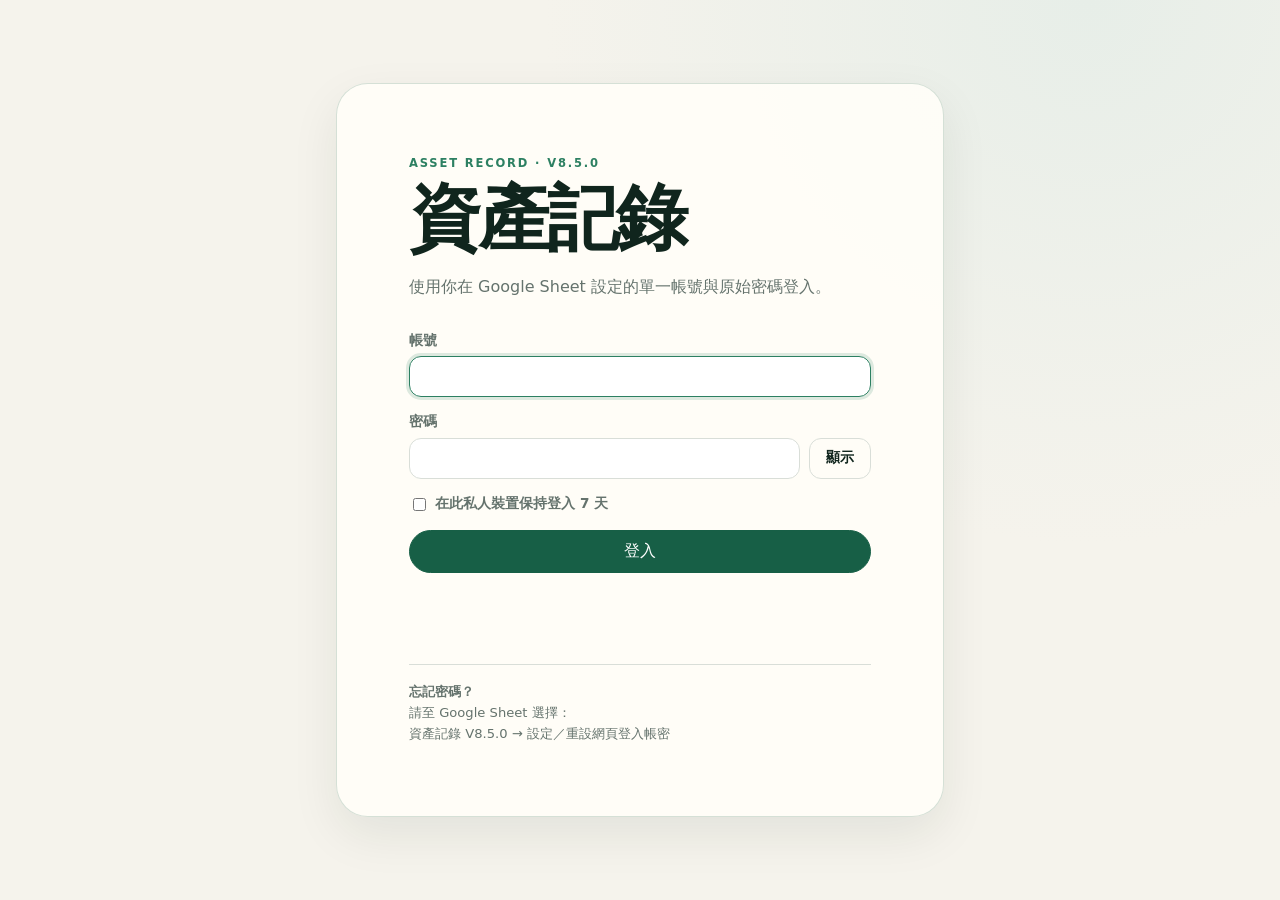
==== commit 0f65caee: "feat: add v8.5 password session interface" ====
--- a/docs/index.html
+++ b/docs/index.html
@@ -4,7 +4,7 @@
   <meta charset="utf-8">
   <meta name="viewport" content="width=device-width,initial-scale=1">
   <meta name="color-scheme" content="light">
-  <title>資產記錄 v8.4.0</title>
+  <title>資產記錄 v8.5.0</title>
   <link rel="stylesheet" href="styles.css">
   <link rel="stylesheet" href="backup-restore/backup-restore.css">
 </head>
@@ -13,193 +13,145 @@
 
   <main id="loginView" class="login-shell">
     <section class="login-card" aria-labelledby="loginTitle">
-      <div class="eyebrow">ASSET RECORD · V8.4.0</div>
-      <h1 id="loginTitle">把投資全貌，留在自己手上。</h1>
-      <p>金鑰只保存在這個分頁的 sessionStorage，關閉分頁或登出後即清除。</p>
+      <div class="eyebrow">ASSET RECORD · V8.5.0</div>
+      <h1 id="loginTitle">資產記錄</h1>
+      <p>使用你在 Google Sheet 設定的單一帳號與原始密碼登入。</p>
       <form id="loginForm" class="stack">
-        <label>API 金鑰
-          <input id="apiKey" name="apiKey" type="password" autocomplete="off" required placeholder="arv83_…">
+        <label>帳號<input id="loginUsername" name="username" autocomplete="username" required minlength="3" maxlength="40"></label>
+        <label>密碼
+          <span class="password-control"><input id="loginPassword" name="password" type="password" autocomplete="current-password" required><button id="toggleLoginPassword" type="button" class="ghost">顯示</button></span>
         </label>
-        <button class="primary" type="submit">開啟資產記錄</button>
+        <label class="inline-check remember-check"><input id="rememberMe" type="checkbox"> 在此私人裝置保持登入 7 天</label>
+        <button id="loginSubmit" class="primary" type="submit">登入</button>
         <p id="loginError" class="form-error" role="alert"></p>
       </form>
+      <div class="login-help"><strong>忘記密碼？</strong><br>請至 Google Sheet 選擇：<br>資產記錄 V8.5.0 → 設定／重設網頁登入帳密</div>
     </section>
   </main>
 
   <div id="appView" class="app-shell" hidden>
     <header class="topbar">
-      <div>
-        <div class="eyebrow">ASSET RECORD</div>
-        <strong>資產記錄</strong>
-      </div>
-      <div class="top-actions">
-        <span id="syncState" class="status-pill">準備就緒</span>
-        <button id="logoutButton" class="ghost" type="button">登出</button>
-      </div>
+      <div><div class="eyebrow">ASSET RECORD</div><strong>資產記錄</strong></div>
+      <div class="top-actions"><span id="syncState" class="status-pill">準備就緒</span><button id="logoutButton" class="ghost" type="button">登出</button></div>
     </header>
-
-    <div id="recalcWarning" class="warning" role="status" hidden>資料已變更，等待每日 07:30 排程重算。現在仍可查閱既有資料。</div>
+    <div id="recalcWarning" class="warning" role="status" hidden>資料已變更，等待集中重算；目前仍可查閱既有資料。</div>
     <div id="globalError" class="global-error" role="alert" hidden></div>
 
     <nav class="view-tabs" aria-label="主要功能">
       <button type="button" data-view="overview" class="active">總覽</button>
-      <button type="button" data-view="performance">標的績效</button>
-      <button type="button" data-view="assets">標的</button>
       <button type="button" data-view="transactions">交易</button>
-      <button type="button" data-view="cashflows">外部出入金</button>
-      <button type="button" data-view="jobs">工作狀態</button>
-      <button type="button" data-view="backup">備份與還原</button>
+      <button type="button" data-view="instruments">投資標的</button>
+      <button type="button" data-view="cashflows">資金流水</button>
+      <button type="button" data-view="system">系統</button>
     </nav>
 
     <main class="content">
       <section id="view-overview" class="view active-view" aria-labelledby="overviewTitle">
-        <div class="section-head">
-          <div><p class="eyebrow">PORTFOLIO</p><h1 id="overviewTitle">投資總覽</h1></div>
-          <button type="button" class="ghost refresh-view">更新畫面</button>
+        <div class="section-head"><div><p class="eyebrow">PORTFOLIO</p><h1 id="overviewTitle">投資總覽</h1></div><button type="button" class="ghost refresh-view">更新畫面</button></div>
+        <div id="metricCards" class="metric-grid six-cards"></div>
+        <div class="trend-stack">
+          <article class="panel trend-panel"><div class="panel-title"><h2>投資以來</h2><span>淨資產／外部淨投入</span></div><svg id="longTermTrendChart" viewBox="0 0 760 300" role="img" aria-label="投資以來資產趨勢"></svg></article>
+          <article class="panel trend-panel"><div class="panel-title"><h2>最近六個月</h2><span>淨資產／外部淨投入</span></div><svg id="sixMonthTrendChart" viewBox="0 0 760 300" role="img" aria-label="最近六個月資產趨勢"></svg></article>
         </div>
-        <div id="metricCards" class="metric-grid"></div>
-        <div class="panel-grid">
-          <article class="panel">
-            <div class="panel-title"><h2>資產配置</h2><span>依最新完整資料</span></div>
-            <div id="allocationList" class="allocation"></div>
-          </article>
-          <article class="panel trend-panel">
-            <div class="panel-title"><h2>近六個月趨勢</h2><span>淨資產／外部淨投入</span></div>
-            <svg id="trendChart" viewBox="0 0 760 300" role="img" aria-label="淨資產與外部淨投入趨勢"></svg>
-          </article>
+        <div class="panel-grid overview-lower">
+          <article class="panel"><div class="panel-title"><h2>資產配置</h2><span>依最新完整資料</span></div><div id="allocationList" class="allocation"></div></article>
+          <article class="panel"><div class="panel-title"><h2>需要留意</h2><span>最多三項</span></div><div id="alertList" class="alert-list"></div></article>
         </div>
-        <p id="overviewMeta" class="muted"></p>
-      </section>
-
-      <section id="view-performance" class="view" aria-labelledby="performanceTitle" hidden>
-        <div class="section-head"><div><p class="eyebrow">PERFORMANCE</p><h1 id="performanceTitle">標的績效</h1></div><button type="button" class="ghost refresh-view">更新</button></div>
-        <form id="performanceFilters" class="filters">
-          <input name="query" type="search" placeholder="搜尋代號或名稱">
-          <input name="category" placeholder="類別">
-          <select name="status"><option value="all">全部狀態</option><option value="held">持有中</option><option value="closed">已出清</option></select>
-          <button type="submit">套用</button>
-        </form>
-        <div id="performanceTable" class="table-wrap"></div><div id="performancePager" class="pager"></div>
-      </section>
-
-      <section id="view-assets" class="view" aria-labelledby="assetsTitle" hidden>
-        <div class="section-head"><div><p class="eyebrow">MASTER DATA</p><h1 id="assetsTitle">投資標的</h1></div><button id="newAsset" class="primary" type="button">新增標的</button></div>
-        <form id="assetFilters" class="filters">
-          <input name="query" type="search" placeholder="搜尋代號、名稱或備註">
-          <select name="type"><option value="">全部類型</option><option value="tw_stock">台股</option><option value="us_stock">美股</option><option value="fund">基金</option></select>
-          <select name="enabled"><option value="all">全部</option><option value="true">啟用</option><option value="false">停用</option></select>
-          <button type="submit">套用</button>
-        </form>
-        <div id="assetTable" class="table-wrap"></div><div id="assetPager" class="pager"></div>
+        <div id="systemStatusBar" class="system-status-bar" role="status"></div>
       </section>
 
       <section id="view-transactions" class="view" aria-labelledby="transactionsTitle" hidden>
-        <div class="section-head"><div><p class="eyebrow">LEDGER</p><h1 id="transactionsTitle">投資交易</h1></div><button id="newTransaction" class="primary" type="button">新增交易</button></div>
+        <div class="section-head"><div><p class="eyebrow">LEDGER</p><h1 id="transactionsTitle">交易</h1></div><button id="newTransaction" class="primary" type="button">新增交易</button></div>
         <form id="transactionFilters" class="filters wide">
-          <input name="query" type="search" placeholder="搜尋 ID、標的、銀行或備註">
+          <input name="query" type="search" placeholder="搜尋標的代號或名稱">
           <input name="assetCode" placeholder="標的代號">
           <select name="type"><option value="">全部類型</option><option value="buy">買進</option><option value="sell">賣出</option><option value="dividend">現金股利</option><option value="stock_dividend">股票股利</option><option value="split">分割</option><option value="reverse_split">反向分割</option><option value="adjustment">現金調整</option></select>
           <input name="dateFrom" type="date" aria-label="起始日期"><input name="dateTo" type="date" aria-label="結束日期">
           <select name="deleted"><option value="active">有效資料</option><option value="deleted">已刪除</option><option value="all">全部</option></select>
           <button type="submit">套用</button>
         </form>
-        <div id="transactionTable" class="table-wrap"></div><div id="transactionPager" class="pager"></div>
+        <div id="transactionTable" class="table-wrap responsive-table"></div><div id="transactionPager" class="pager"></div>
+      </section>
+
+      <section id="view-instruments" class="view" aria-labelledby="instrumentsTitle" hidden>
+        <div class="section-head"><div><p class="eyebrow">INSTRUMENTS</p><h1 id="instrumentsTitle">投資標的</h1></div><button id="newAsset" class="primary" type="button">新增標的</button></div>
+        <form id="instrumentFilters" class="filters">
+          <input name="query" type="search" placeholder="搜尋代號或名稱">
+          <select name="type"><option value="">全部類型</option><option value="tw_stock">台股</option><option value="us_stock">美股</option><option value="fund">基金</option></select>
+          <select name="status"><option value="all">全部狀態</option><option value="held">持有中</option><option value="closed">已清倉</option><option value="price_error">價格更新異常</option></select>
+          <button type="submit">套用</button>
+        </form>
+        <article class="panel list-panel"><div class="panel-title"><h2>目前持倉與標的績效</h2><span>目前價格、報酬率與 XIRR</span></div><div id="performanceTable" class="table-wrap responsive-table"></div><div id="performancePager" class="pager"></div></article>
+        <article class="panel list-panel"><div class="panel-title"><h2>標的設定</h2><span>價格／淨值更新狀態</span></div><div id="assetTable" class="table-wrap responsive-table"></div><div id="assetPager" class="pager"></div></article>
       </section>
 
       <section id="view-cashflows" class="view" aria-labelledby="cashflowsTitle" hidden>
-        <div class="section-head"><div><p class="eyebrow">CASH FLOW</p><h1 id="cashflowsTitle">外部出入金</h1></div><button id="newCashFlow" class="primary" type="button">新增流水</button></div>
+        <div class="section-head"><div><p class="eyebrow">CASH FLOW</p><h1 id="cashflowsTitle">資金流水</h1></div><button id="newCashFlow" class="primary" type="button">新增流水</button></div>
         <form id="cashFlowFilters" class="filters wide">
-          <input name="query" type="search" placeholder="搜尋 ID 或備註">
+          <input name="query" type="search" placeholder="搜尋備註">
           <select name="type"><option value="">全部類型</option><option value="入金">入金</option><option value="出金">出金</option></select>
           <select name="currency"><option value="">全部幣別</option><option>TWD</option><option>USD</option><option>JPY</option><option>EUR</option><option>GBP</option><option>CNY</option><option>HKD</option></select>
           <input name="dateFrom" type="date" aria-label="起始日期"><input name="dateTo" type="date" aria-label="結束日期">
           <select name="deleted"><option value="active">有效資料</option><option value="deleted">已刪除</option><option value="all">全部</option></select>
           <button type="submit">套用</button>
         </form>
-        <div id="cashFlowTable" class="table-wrap"></div><div id="cashFlowPager" class="pager"></div>
+        <div id="cashFlowTable" class="table-wrap responsive-table"></div><div id="cashFlowPager" class="pager"></div>
       </section>
 
-      <section id="view-jobs" class="view" aria-labelledby="jobsTitle" hidden>
-        <div class="section-head"><div><p class="eyebrow">MAINTENANCE</p><h1 id="jobsTitle">工作狀態</h1></div><button type="button" class="ghost refresh-view">更新</button></div>
-        <div id="jobCards" class="job-grid"></div>
-        <div class="maintenance-actions">
-          <button id="requestRebuild" class="primary" type="button">排入持倉重算</button>
-          <button id="requestMarket" type="button">排入市場更新</button>
-        </div>
-        <p class="muted">維護要求只會排隊，統一由每日約 07:30 的唯一排程處理。</p>
-      </section>
-
-      <section id="view-backup" class="view backup-page" aria-labelledby="backupTitle" hidden>
-        <div class="section-head">
-          <div><p class="eyebrow">SYSTEM SETTINGS</p><h1 id="backupTitle">備份與還原</h1></div>
-          <div class="section-actions">
-            <button id="restoreData" class="ghost" type="button">還原資料</button>
-            <button id="newBackup" class="primary" type="button">建立新備份</button>
-          </div>
-        </div>
-        <p class="muted">完整備份會複製目前 Google Sheet，但不會切換正式檔案或 API 連線。</p>
-        <div id="backupOverview" class="backup-overview" aria-live="polite"></div>
-        <div id="restoreRecovery" class="restore-recovery" aria-live="assertive" hidden></div>
-        <article class="panel backup-list-panel">
-          <div class="panel-title backup-list-head">
-            <div><h2>備份清單</h2><span>預設只顯示已驗證且可用的備份</span></div>
-            <div class="backup-list-actions">
-              <label class="inline-check"><input id="showInvalidBackups" type="checkbox"> 顯示無效備份</label>
-              <button id="addLegacyBackup" class="ghost" type="button">加入其他備份檔</button>
-              <button id="refreshBackups" class="ghost" type="button">更新清單</button>
-            </div>
-          </div>
-          <div id="backupTable" class="table-wrap backup-table"></div>
-        </article>
+      <section id="view-system" class="view system-page" aria-labelledby="systemTitle" hidden>
+        <div class="section-head"><div><p class="eyebrow">SYSTEM</p><h1 id="systemTitle">系統</h1></div><button type="button" class="ghost refresh-view">更新狀態</button></div>
+        <article class="panel system-section"><div class="panel-title"><h2>帳號與安全</h2><span>Session 與登入狀態</span></div><div id="accountSecurityStatus" class="status-grid"></div><div class="maintenance-actions"><button id="changePassword" type="button">變更網頁登入密碼</button><button id="logoutAllDevices" class="danger-button" type="button">登出所有裝置</button></div><p class="muted">忘記密碼時，請回到 Google Sheet 的「資產記錄 V8.5.0」選單重設。</p></article>
+        <article class="panel system-section"><div class="panel-title"><h2>資料維護</h2><span>工作統一由每日排程處理</span></div><div id="jobCards" class="job-grid"></div><div class="maintenance-actions"><button id="requestMarket" type="button">排入市場更新</button><button id="requestRebuild" class="primary" type="button">排入完整歷史重建</button></div></article>
+        <article class="panel system-section backup-page"><div class="section-head compact"><div><h2>備份與還原</h2><p class="muted">沿用 v8.4 完整備份與可回復還原流程。</p></div><div class="section-actions"><button id="restoreData" class="ghost" type="button">還原資料</button><button id="newBackup" class="primary" type="button">建立新備份</button></div></div><div id="backupOverview" class="backup-overview" aria-live="polite"></div><div id="restoreRecovery" class="restore-recovery" aria-live="assertive" hidden></div><div class="backup-list-actions"><label class="inline-check"><input id="showInvalidBackups" type="checkbox"> 顯示無效備份</label><button id="addLegacyBackup" class="ghost" type="button">加入其他備份檔</button><button id="refreshBackups" class="ghost" type="button">載入／更新備份清單</button></div><div id="backupTable" class="table-wrap backup-table"></div></article>
+        <article class="panel system-section"><div class="panel-title"><h2>系統資訊</h2><span>版本與每日排程</span></div><div id="systemInfo" class="status-grid"></div><details id="technicalInfo"><summary>技術資訊</summary><pre id="technicalInfoBody"></pre></details></article>
       </section>
     </main>
   </div>
 
-  <dialog id="editorDialog">
-    <form id="editorForm" method="dialog" class="dialog-card">
+  <dialog id="editorDialog" class="editor-drawer">
+    <form id="editorForm" method="dialog" class="dialog-card drawer-card">
       <div class="dialog-head"><h2 id="editorTitle">編輯</h2><button id="closeEditor" type="button" class="icon-button" aria-label="關閉">×</button></div>
       <div id="editorFields" class="form-grid"></div>
+      <div id="transactionEstimate" class="transaction-estimate" hidden></div>
       <p id="editorError" class="form-error" role="alert"></p>
       <div class="dialog-actions"><button id="cancelEditor" type="button" class="ghost">取消</button><button id="saveEditor" type="submit" class="primary">儲存</button></div>
     </form>
   </dialog>
 
-  <dialog id="backupWizardDialog" class="wizard-dialog">
-    <form id="backupWizardForm" method="dialog" class="dialog-card wizard-card">
-      <div class="dialog-head">
-        <div><p id="backupWizardStep" class="eyebrow">步驟 1 / 5</p><h2 id="backupWizardTitle">目前狀態</h2></div>
-        <button id="closeBackupWizard" type="button" class="icon-button" aria-label="關閉">×</button>
-      </div>
-      <div id="backupWizardBody" class="wizard-body" aria-live="polite"></div>
-      <p id="backupWizardError" class="form-error" role="alert"></p>
-      <div id="backupWizardActions" class="dialog-actions"></div>
+  <dialog id="reauthDialog">
+    <form id="reauthForm" class="dialog-card">
+      <div class="dialog-head"><h2 id="reauthTitle">再次驗證密碼</h2><button id="closeReauth" type="button" class="icon-button" aria-label="關閉">×</button></div>
+      <p class="muted">高風險操作需要再次輸入目前的原始密碼。</p>
+      <label>帳號<input id="reauthUsername" autocomplete="username" required></label>
+      <label>密碼<input id="reauthPassword" type="password" autocomplete="current-password" required></label>
+      <p id="reauthError" class="form-error" role="alert"></p>
+      <div class="dialog-actions"><button id="cancelReauth" type="button" class="ghost">取消</button><button id="submitReauth" type="submit" class="danger-button">驗證並繼續</button></div>
     </form>
   </dialog>
 
-  <dialog id="restoreWizardDialog" class="wizard-dialog restore-wizard-dialog">
-    <form id="restoreWizardForm" method="dialog" class="dialog-card wizard-card">
-      <div class="dialog-head">
-        <div><p id="restoreWizardStep" class="eyebrow">步驟 1 / 6</p><h2 id="restoreWizardTitle">選擇備份</h2></div>
-        <button id="closeRestoreWizard" type="button" class="icon-button" aria-label="關閉">×</button>
-      </div>
-      <div id="restoreWizardBody" class="wizard-body" aria-live="polite"></div>
-      <p id="restoreWizardError" class="form-error" role="alert"></p>
-      <div id="restoreWizardActions" class="dialog-actions"></div>
+  <dialog id="changePasswordDialog">
+    <form id="changePasswordForm" class="dialog-card">
+      <div class="dialog-head"><h2>變更網頁登入密碼</h2><button id="closeChangePassword" type="button" class="icon-button" aria-label="關閉">×</button></div>
+      <p class="muted">新密碼至少 8 個 Unicode 字元；儲存後所有裝置會立即登出。</p>
+      <label>新密碼<input id="newPassword" type="password" autocomplete="new-password" required></label>
+      <label>再次輸入新密碼<input id="confirmNewPassword" type="password" autocomplete="new-password" required></label>
+      <button id="toggleNewPasswords" type="button" class="ghost">顯示密碼</button>
+      <p id="changePasswordError" class="form-error" role="alert"></p>
+      <div class="dialog-actions"><button id="cancelChangePassword" type="button" class="ghost">取消</button><button id="submitChangePassword" type="submit" class="danger-button">變更並登出</button></div>
     </form>
   </dialog>
 
-  <dialog id="legacyBackupDialog">
-    <form id="legacyBackupForm" class="dialog-card">
-      <div class="dialog-head"><h2>加入其他備份檔</h2><button id="closeLegacyBackup" type="button" class="icon-button" aria-label="關閉">×</button></div>
-      <p class="muted">貼上舊版 Google Sheet 備份網址。系統只會讀取、檢查並登記，不會修改該檔案。</p>
-      <label class="reauth-field">Google Sheet 網址<input id="legacyBackupUrl" type="url" required placeholder="https://docs.google.com/spreadsheets/d/…/edit" autocomplete="off"></label>
-      <p id="legacyBackupError" class="form-error" role="alert"></p>
-      <div class="dialog-actions"><button id="cancelLegacyBackup" type="button" class="ghost">取消</button><button id="saveLegacyBackup" type="submit" class="primary">檢查並加入</button></div>
-    </form>
-  </dialog>
+  <dialog id="backupWizardDialog" class="wizard-dialog"><form id="backupWizardForm" method="dialog" class="dialog-card wizard-card"><div class="dialog-head"><div><p id="backupWizardStep" class="eyebrow">步驟 1 / 3</p><h2 id="backupWizardTitle">確認資料</h2></div><button id="closeBackupWizard" type="button" class="icon-button" aria-label="關閉">×</button></div><div id="backupWizardBody" class="wizard-body" aria-live="polite"></div><p id="backupWizardError" class="form-error" role="alert"></p><div id="backupWizardActions" class="dialog-actions"></div></form></dialog>
+  <dialog id="restoreWizardDialog" class="wizard-dialog restore-wizard-dialog"><form id="restoreWizardForm" method="dialog" class="dialog-card wizard-card"><div class="dialog-head"><div><p id="restoreWizardStep" class="eyebrow">步驟 1 / 4</p><h2 id="restoreWizardTitle">選擇備份</h2></div><button id="closeRestoreWizard" type="button" class="icon-button" aria-label="關閉">×</button></div><div id="restoreWizardBody" class="wizard-body" aria-live="polite"></div><p id="restoreWizardError" class="form-error" role="alert"></p><div id="restoreWizardActions" class="dialog-actions"></div></form></dialog>
+  <dialog id="legacyBackupDialog"><form id="legacyBackupForm" class="dialog-card"><div class="dialog-head"><h2>加入其他備份檔</h2><button id="closeLegacyBackup" type="button" class="icon-button" aria-label="關閉">×</button></div><p class="muted">貼上舊版 Google Sheet 備份網址。系統只會讀取、檢查並登記。</p><label class="reauth-field">Google Sheet 網址<input id="legacyBackupUrl" type="url" required placeholder="https://docs.google.com/spreadsheets/d/…/edit" autocomplete="off"></label><p id="legacyBackupError" class="form-error" role="alert"></p><div class="dialog-actions"><button id="cancelLegacyBackup" type="button" class="ghost">取消</button><button id="saveLegacyBackup" type="submit" class="primary">檢查並加入</button></div></form></dialog>
 
   <script src="config.js"></script>
+  <script src="src/auth/session-store.js"></script>
+  <script src="src/auth/password-kdf.js"></script>
   <script src="api-client.js"></script>
+  <script src="src/auth/auth-api.js"></script>
+  <script src="src/auth/login-page.js"></script>
+  <script src="src/auth/auth-guard.js"></script>
   <script src="ui-format.js"></script>
   <script src="backup-restore/backup-restore-api.js"></script>
   <script src="backup-restore/backup-wizard.js"></script>
--- a/docs/styles.css
+++ b/docs/styles.css
@@ -49,13 +49,13 @@
 .view-tabs { display: flex; gap: .35rem; padding: 1rem clamp(1rem, 4vw, 3rem) 0; overflow-x: auto; }
 .view-tabs button { flex: 0 0 auto; background: transparent; }
 .view-tabs button.active { color: #fff; background: var(--ink); border-color: var(--ink); }
-.content { width: min(1500px, 100%); margin: auto; padding: 1.2rem clamp(1rem, 4vw, 3rem) 4rem; }
+.content { width: min(1180px, 100%); margin: auto; padding: 1.2rem clamp(1rem, 4vw, 3rem) 4rem; }
 .view { animation: enter .18s ease-out; }
 @keyframes enter { from { opacity: 0; transform: translateY(5px); } }
 .section-head { display: flex; align-items: end; justify-content: space-between; gap: 1rem; margin: 1rem 0 1.2rem; }
 .section-head h1 { margin: .25rem 0 0; font-family: Georgia, "Noto Serif TC", serif; font-size: clamp(2rem, 5vw, 3.5rem); letter-spacing: -.035em; }
 
-.metric-grid { display: grid; grid-template-columns: repeat(4, minmax(0, 1fr)); gap: .8rem; }
+.metric-grid { display: grid; grid-template-columns: repeat(3, minmax(0, 1fr)); gap: .8rem; }
 .metric-card { min-height: 9rem; display: flex; flex-direction: column; justify-content: space-between; padding: 1.1rem; border: 1px solid var(--line); border-radius: 1.1rem; background: var(--panel); box-shadow: 0 8px 28px rgba(16, 37, 29, .04); }
 .metric-card .label { color: var(--muted); font-size: .82rem; }
 .metric-card strong { font-family: Georgia, "Noto Serif TC", serif; font-size: clamp(1.35rem, 3vw, 2.2rem); }
@@ -108,20 +108,62 @@
 .checkbox-field input { width: auto; }
 .dialog-actions { display: flex; justify-content: flex-end; gap: .6rem; }
 
+.password-control { display: grid; grid-template-columns: 1fr auto; gap: .55rem; }
+.password-control button { border-radius: .75rem; }
+.remember-check { display: flex; align-items: center; gap: .55rem; }
+.remember-check input, .inline-check input { width: auto; }
+.login-help { margin-top: 1.4rem; padding-top: 1rem; border-top: 1px solid var(--line); color: var(--muted); font-size: .82rem; line-height: 1.6; }
+.trend-stack { display: grid; grid-template-columns: 1fr 1fr; gap: .8rem; margin-top: .8rem; }
+.overview-lower { grid-template-columns: 1fr 1fr; }
+.alert-list { display: grid; gap: .65rem; margin-top: 1rem; }
+.alert-item { padding: .8rem; border-radius: .8rem; border: 1px solid #dec28d; background: #fff4d9; color: #6a4a14; }
+.alert-item.success { border-color: #b9d8c8; background: #edf7f1; color: var(--green); }
+.system-status-bar { margin-top: .8rem; padding: .8rem 1rem; border: 1px solid var(--line); border-radius: .9rem; background: #eef4ef; color: #38584c; font-size: .85rem; }
+.list-panel, .system-section { margin-top: .8rem; }
+.status-grid { display: grid; grid-template-columns: repeat(4, minmax(0, 1fr)); gap: .65rem; margin-top: 1rem; }
+.status-item { display: grid; gap: .3rem; padding: .8rem; border: 1px solid var(--line); border-radius: .8rem; background: #faf9f4; }
+.status-item span { color: var(--muted); font-size: .75rem; }
+.section-head.compact { align-items: center; margin-top: 0; }
+.section-head.compact h2 { margin: 0; }
+.system-section details { margin-top: 1rem; border-top: 1px solid var(--line); padding-top: .8rem; }
+.system-section summary { cursor: pointer; color: var(--muted); font-weight: 700; }
+.system-section pre { max-height: 22rem; overflow: auto; padding: .8rem; border-radius: .8rem; background: #f3f2ed; font-size: .76rem; white-space: pre-wrap; }
+.danger-button { color: #fff; border-color: var(--danger); background: var(--danger); }
+.field-error { min-height: 1em; color: var(--danger); font-size: .72rem; font-weight: 500; }
+.transaction-estimate { margin: 0 0 1rem; padding: .75rem; border-radius: .75rem; background: var(--mint); color: var(--green); font-weight: 700; }
+.editor-drawer.transaction-drawer { width: min(34rem, 100vw); height: 100vh; max-height: 100vh; margin: 0 0 0 auto; border-radius: 1.2rem 0 0 1.2rem; }
+.editor-drawer.transaction-drawer .drawer-card { height: 100%; display: flex; flex-direction: column; }
+.editor-drawer.transaction-drawer .form-grid { flex: 1; overflow: auto; grid-template-columns: 1fr; padding-right: .25rem; }
+.editor-drawer.transaction-drawer .form-grid .full { grid-column: auto; }
+
 @media (max-width: 1050px) {
   .metric-grid { grid-template-columns: repeat(2, minmax(0, 1fr)); }
   .panel-grid { grid-template-columns: 1fr; }
   .filters, .filters.wide { grid-template-columns: repeat(3, minmax(0, 1fr)); }
   .job-grid { grid-template-columns: 1fr; }
+  .trend-stack { grid-template-columns: 1fr; }
+  .status-grid { grid-template-columns: repeat(2, minmax(0, 1fr)); }
 }
 @media (max-width: 650px) {
   .topbar { position: static; }.status-pill { display: none; }
+  .view-tabs { display: grid; grid-template-columns: repeat(5, minmax(0, 1fr)); gap: .2rem; padding: .8rem .5rem 0; overflow-x: visible; }
+  .view-tabs button { min-width: 0; padding: .55rem .2rem; font-size: .8rem; white-space: nowrap; }
   .content { padding-top: .5rem; }.section-head { align-items: center; }
   .section-head h1 { font-size: 2.15rem; }
-  .metric-grid { grid-template-columns: 1fr; }
+  .metric-grid { grid-template-columns: repeat(2, minmax(0, 1fr)); }
   .metric-card { min-height: 7.5rem; }
   .filters, .filters.wide { grid-template-columns: 1fr 1fr; }
   .filters > :first-child { grid-column: 1 / -1; }
   .form-grid { grid-template-columns: 1fr; }.form-grid .full { grid-column: auto; }
   .maintenance-actions { flex-direction: column; }
+  .status-grid { grid-template-columns: 1fr 1fr; }
+  .responsive-table { border: 0; background: transparent; overflow: visible; }
+  .responsive-table table, .responsive-table tbody { display: block; }
+  .responsive-table thead { display: none; }
+  .responsive-table tr { display: block; margin-bottom: .75rem; padding: .6rem; border: 1px solid var(--line); border-radius: .9rem; background: var(--panel); }
+  .responsive-table td { display: grid; grid-template-columns: minmax(6rem, .75fr) 1fr; gap: .8rem; padding: .5rem; border: 0; white-space: normal; text-align: right; }
+  .responsive-table td::before { content: attr(data-label); color: var(--muted); text-align: left; font-size: .75rem; }
+  .responsive-table td.numeric { text-align: right; }
+  .row-actions { justify-content: flex-end; }
+  .editor-drawer.transaction-drawer { width: 100vw; border-radius: 0; }
 }
